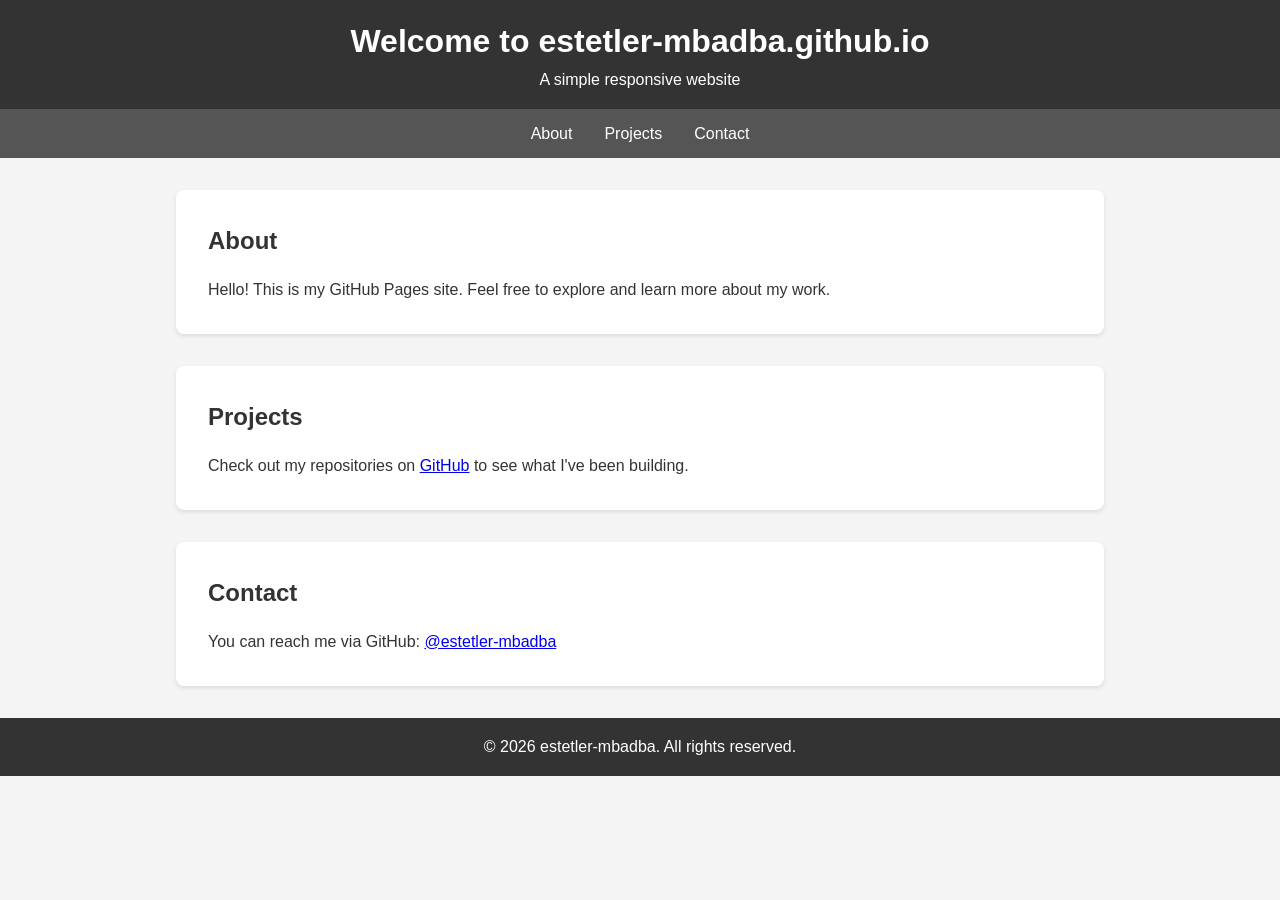
==== index.html @ 31b322c4 "Update index.html" ====
<!DOCTYPE html>
<html lang="en">
<head>
  <meta charset="UTF-8">
  <meta name="viewport" content="width=device-width, initial-scale=1.0">
  <title>estetler-mbadba</title>
  <style>
    * {
      box-sizing: border-box;
      margin: 0;
      padding: 0;
    }
    body {
      font-family: Arial, sans-serif;
      line-height: 1.6;
      color: #333;
      background: #f4f4f4;
    }
    header {
      background: #333;
      color: #fff;
      padding: 1rem;
      text-align: center;
    }
    nav {
      display: flex;
      justify-content: center;
      background: #555;
      flex-wrap: wrap;
    }
    nav a {
      color: #fff;
      padding: 0.75rem 1rem;
      text-decoration: none;
    }
    nav a:hover {
      background: #777;
    }
    main {
      max-width: 960px;
      margin: 2rem auto;
      padding: 0 1rem;
    }
    section {
      background: #fff;
      border-radius: 8px;
      padding: 2rem;
      margin-bottom: 2rem;
      box-shadow: 0 2px 4px rgba(0,0,0,0.1);
    }
    h2 {
      margin-bottom: 1rem;
      color: #333;
    }
    footer {
      text-align: center;
      padding: 1rem;
      background: #333;
      color: #fff;
    }
    @media (max-width: 600px) {
      nav a {
        flex: 1 1 50%;
        text-align: center;
      }
    }
  </style>
</head>
<body>
  <header>
    <h1>Welcome to estetler-mbadba.github.io</h1>
    <p>A simple responsive website</p>
  </header>
  <nav>
    <a href="#about">About</a>
    <a href="#projects">Projects</a>
    <a href="#contact">Contact</a>
  </nav>
  <main>
    <section id="about">
      <h2>About</h2>
      <p>Hello! This is my GitHub Pages site. Feel free to explore and learn more about my work.</p>
    </section>
    <section id="projects">
      <h2>Projects</h2>
      <p>Check out my repositories on <a href="https://github.com/estetler-mbadba">GitHub</a> to see what I've been building.</p>
    </section>
    <section id="contact">
      <h2>Contact</h2>
      <p>You can reach me via GitHub: <a href="https://github.com/estetler-mbadba">@estetler-mbadba</a></p>
    </section>
  </main>
  <footer>
    <p>&copy; 2026 estetler-mbadba. All rights reserved.</p>
  </footer>
</body>
</html>
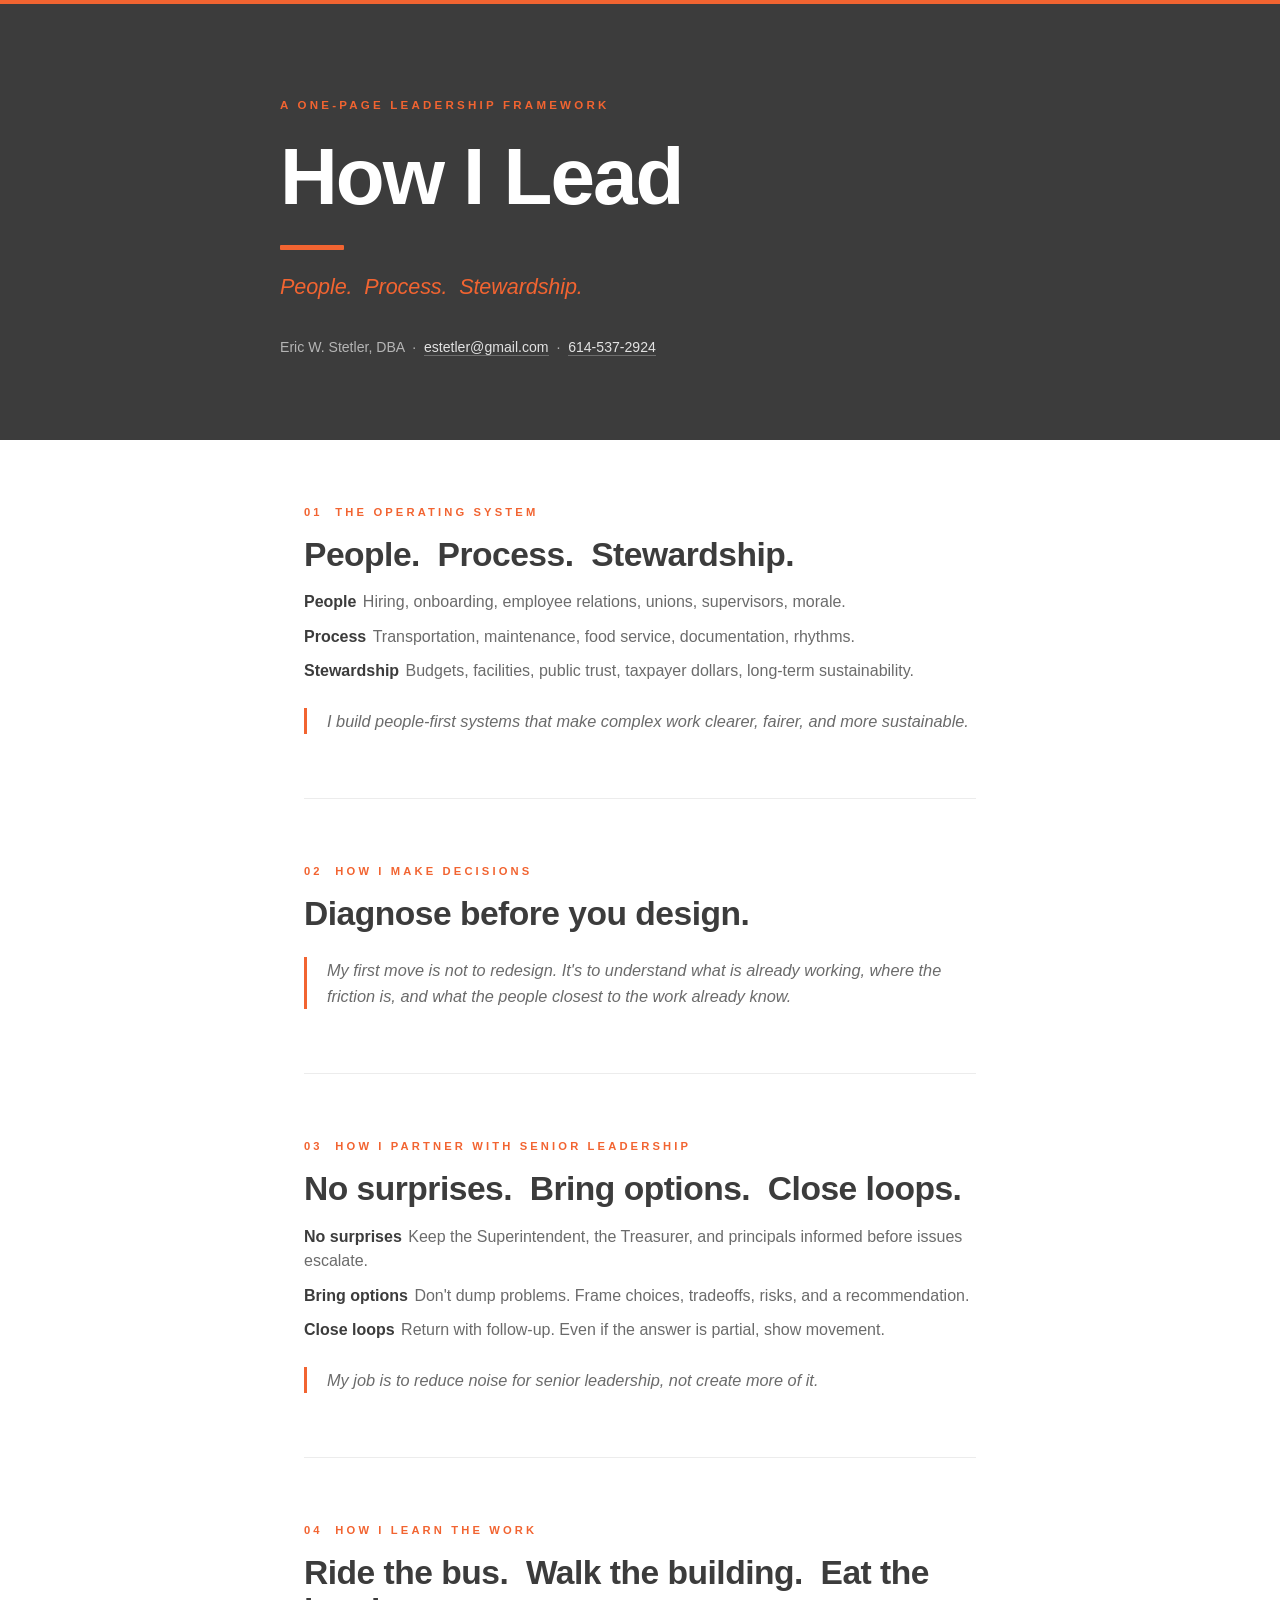
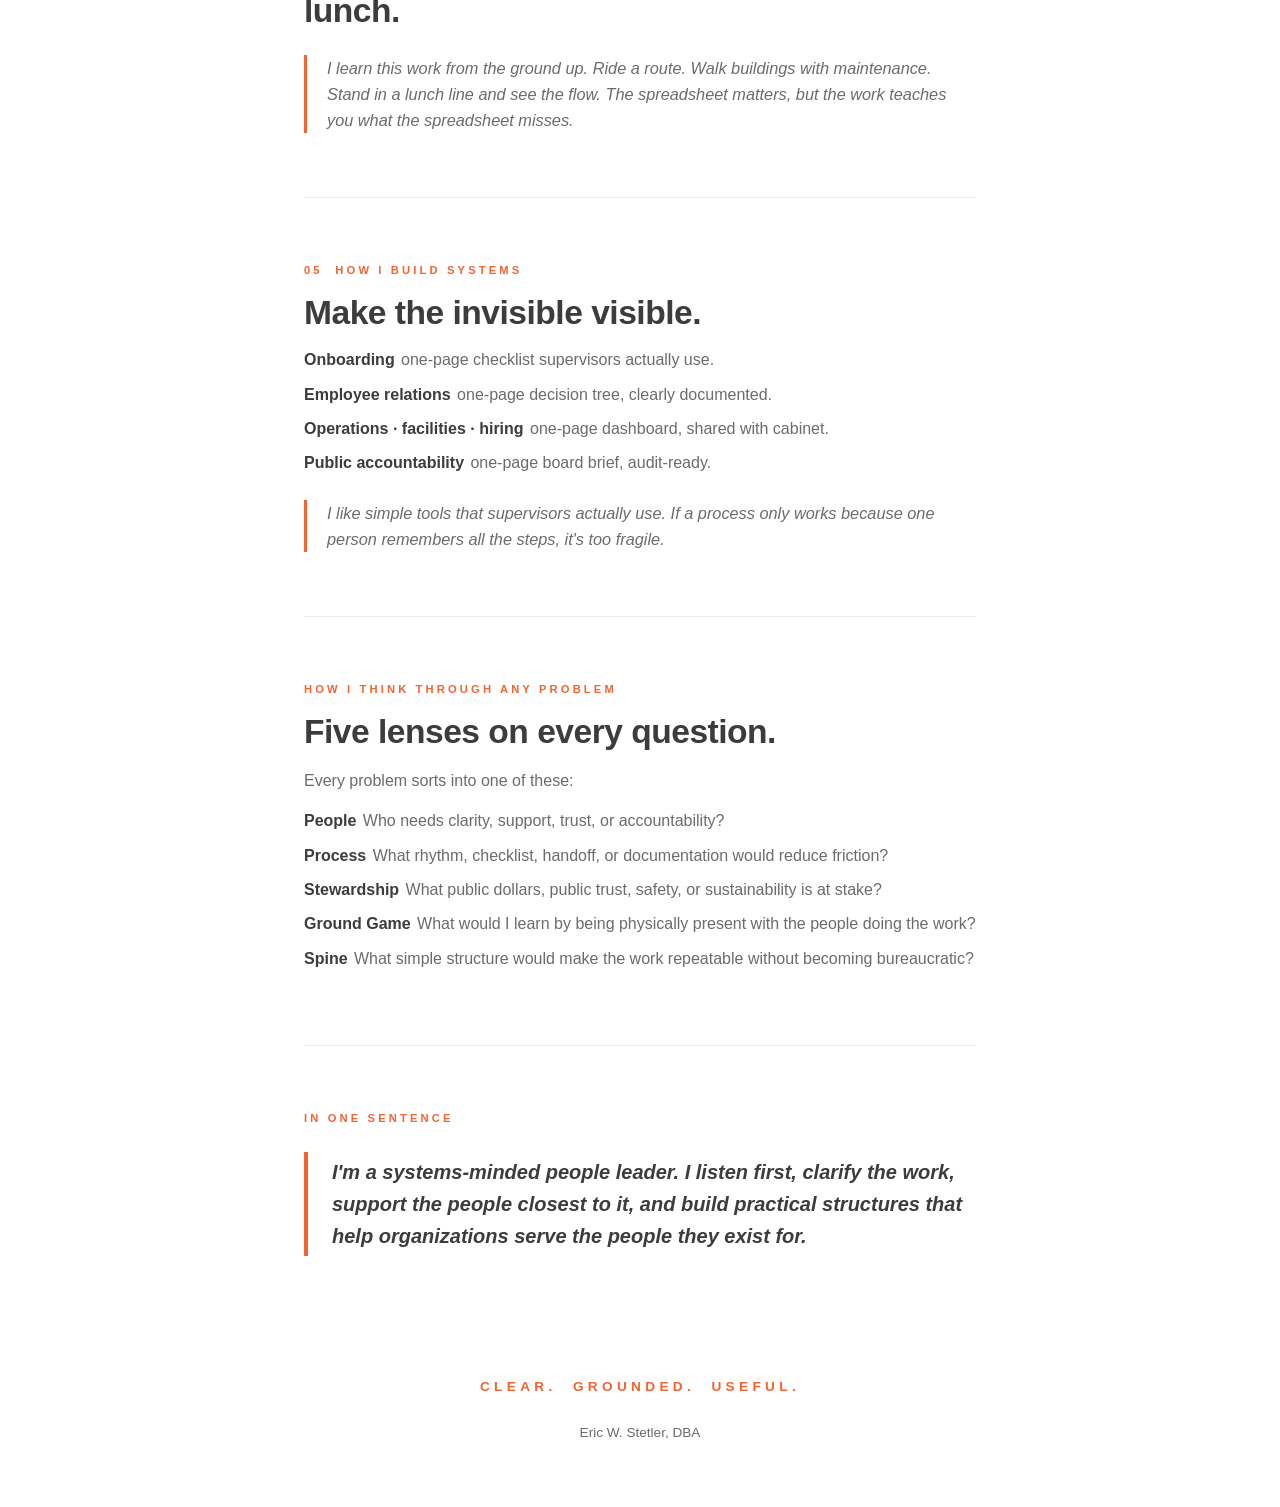
==== commit e6df3d15: "Add files via upload" ====
--- a/index.html
+++ b/index.html
@@ -3,95 +3,340 @@
 <head>
   <meta charset="UTF-8">
   <meta name="viewport" content="width=device-width, initial-scale=1.0">
-  <title>estetler-mbadba</title>
+  <meta name="theme-color" content="#3C3C3C">
+  <title>How I Lead — Eric W. Stetler</title>
+  <meta name="description" content="A one-page leadership framework. People. Process. Stewardship.">
+
+  <meta property="og:title" content="How I Lead — Eric W. Stetler">
+  <meta property="og:description" content="A one-page leadership framework. People. Process. Stewardship.">
+  <meta property="og:type" content="website">
+  <meta name="twitter:card" content="summary_large_image">
+  <meta name="twitter:title" content="How I Lead — Eric W. Stetler">
+  <meta name="twitter:description" content="A one-page leadership framework. People. Process. Stewardship.">
+
+  <link rel="icon" href="data:image/svg+xml,%3Csvg xmlns='http://www.w3.org/2000/svg' viewBox='0 0 32 32'%3E%3Crect width='32' height='32' fill='%23F26431'/%3E%3C/svg%3E">
+
   <style>
-    * {
-      box-sizing: border-box;
+    :root {
+      --orange: #F26431;
+      --orange-deep: #D94E1F;
+      --charcoal: #3C3C3C;
+      --ink: #2A2A2A;
+      --muted: #6B6B6B;
+      --soft: #9A9A9A;
+      --bg: #FFFFFF;
+      --bg-dark: #3C3C3C;
+      --border: #ECECEC;
+    }
+
+    *, *::before, *::after { box-sizing: border-box; }
+
+    html {
+      scroll-behavior: smooth;
+      -webkit-text-size-adjust: 100%;
+    }
+
+    body {
       margin: 0;
-      padding: 0;
-    }
-    body {
-      font-family: Arial, sans-serif;
+      font-family: -apple-system, BlinkMacSystemFont, "Segoe UI", Roboto,
+                   "Helvetica Neue", Arial, sans-serif;
+      font-size: 17px;
       line-height: 1.6;
-      color: #333;
-      background: #f4f4f4;
-    }
-    header {
-      background: #333;
-      color: #fff;
-      padding: 1rem;
+      color: var(--ink);
+      background: var(--bg);
+      -webkit-font-smoothing: antialiased;
+      -moz-osx-font-smoothing: grayscale;
+      text-rendering: optimizeLegibility;
+    }
+
+    /* HERO ------------------------------------------------- */
+    .hero {
+      background: var(--bg-dark);
+      color: #FFFFFF;
+      padding: clamp(3.5rem, 11vw, 6rem) 1.5rem clamp(3rem, 8vw, 5rem);
+      position: relative;
+      overflow: hidden;
+    }
+    .hero::before {
+      content: "";
+      position: absolute;
+      top: 0; left: 0;
+      width: 100%; height: 4px;
+      background: var(--orange);
+    }
+    .hero-inner {
+      max-width: 720px;
+      margin: 0 auto;
+    }
+    .hero-eyebrow {
+      color: var(--orange);
+      font-size: 0.72rem;
+      letter-spacing: 0.28em;
+      font-weight: 700;
+      text-transform: uppercase;
+      margin: 0 0 1.5rem 0;
+    }
+    .hero h1 {
+      margin: 0;
+      font-size: clamp(2.6rem, 11vw, 5rem);
+      font-weight: 800;
+      letter-spacing: -0.025em;
+      line-height: 0.98;
+    }
+    .accent-bar {
+      width: 64px;
+      height: 5px;
+      background: var(--orange);
+      margin: 1.75rem 0 1.25rem;
+      border-radius: 1px;
+    }
+    .hero .subtitle {
+      color: var(--orange);
+      font-size: clamp(1.1rem, 2.8vw, 1.35rem);
+      font-style: italic;
+      margin: 0 0 2rem 0;
+      font-weight: 500;
+      letter-spacing: -0.005em;
+    }
+    .hero .contact {
+      color: rgba(255,255,255,0.62);
+      font-size: 0.88rem;
+      margin: 0;
+      line-height: 1.7;
+    }
+    .hero .contact a {
+      color: rgba(255,255,255,0.85);
+      text-decoration: none;
+      border-bottom: 1px solid rgba(255,255,255,0.25);
+      transition: border-color 0.2s ease;
+    }
+    .hero .contact a:hover,
+    .hero .contact a:focus {
+      border-bottom-color: var(--orange);
+      color: #FFFFFF;
+    }
+
+    /* CONTAINER -------------------------------------------- */
+    main {
+      max-width: 720px;
+      margin: 0 auto;
+      padding: 0 1.5rem;
+    }
+
+    section {
+      padding: clamp(2.5rem, 8vw, 4rem) 0;
+      border-bottom: 1px solid var(--border);
+    }
+    section:last-of-type {
+      border-bottom: none;
+    }
+
+    .eyebrow {
+      color: var(--orange);
+      font-size: 0.7rem;
+      letter-spacing: 0.28em;
+      font-weight: 700;
+      text-transform: uppercase;
+      margin: 0 0 0.85rem 0;
+    }
+    .eyebrow .num {
+      color: var(--orange);
+      font-weight: 800;
+      margin-right: 0.4rem;
+    }
+
+    section h2 {
+      margin: 0 0 1rem 0;
+      font-size: clamp(1.55rem, 5.5vw, 2.1rem);
+      font-weight: 700;
+      letter-spacing: -0.015em;
+      line-height: 1.15;
+      color: var(--charcoal);
+    }
+
+    .row {
+      margin: 0.6rem 0;
+      font-size: 1rem;
+      line-height: 1.55;
+    }
+    .row strong {
+      color: var(--charcoal);
+      font-weight: 700;
+      margin-right: 0.4rem;
+    }
+    .row .desc {
+      color: var(--muted);
+    }
+
+    .preamble {
+      color: var(--muted);
+      margin: 0 0 1rem;
+      font-size: 1rem;
+    }
+
+    blockquote {
+      margin: 1.5rem 0 0 0;
+      padding: 0 0 0 1.25rem;
+      border-left: 3px solid var(--orange);
+      color: var(--muted);
+      font-style: italic;
+      font-size: 1.02rem;
+      line-height: 1.6;
+    }
+
+    .in-one-sentence blockquote {
+      font-size: clamp(1.1rem, 3vw, 1.25rem);
+      color: var(--charcoal);
+      font-weight: 600;
+      font-style: italic;
+      border-left-width: 4px;
+      padding: 0.25rem 0 0.25rem 1.5rem;
+    }
+
+    /* FOOTER ----------------------------------------------- */
+    footer {
+      padding: 3.5rem 1.5rem 4rem;
       text-align: center;
     }
-    nav {
-      display: flex;
-      justify-content: center;
-      background: #555;
-      flex-wrap: wrap;
-    }
-    nav a {
-      color: #fff;
-      padding: 0.75rem 1rem;
+    footer .mantra {
+      color: var(--orange);
+      font-weight: 700;
+      letter-spacing: 0.32em;
+      font-size: 0.85rem;
+      text-transform: uppercase;
+      margin: 0 0 1.5rem;
+    }
+    footer .signature {
+      color: var(--soft);
+      font-size: 0.85rem;
+      margin: 0;
+    }
+    footer .signature a {
+      color: var(--muted);
       text-decoration: none;
-    }
-    nav a:hover {
-      background: #777;
-    }
-    main {
-      max-width: 960px;
-      margin: 2rem auto;
-      padding: 0 1rem;
-    }
-    section {
-      background: #fff;
-      border-radius: 8px;
-      padding: 2rem;
-      margin-bottom: 2rem;
-      box-shadow: 0 2px 4px rgba(0,0,0,0.1);
-    }
-    h2 {
-      margin-bottom: 1rem;
-      color: #333;
-    }
-    footer {
-      text-align: center;
-      padding: 1rem;
-      background: #333;
-      color: #fff;
-    }
-    @media (max-width: 600px) {
-      nav a {
-        flex: 1 1 50%;
-        text-align: center;
+      border-bottom: 1px solid transparent;
+      transition: border-color 0.2s ease, color 0.2s ease;
+    }
+    footer .signature a:hover,
+    footer .signature a:focus {
+      color: var(--charcoal);
+      border-bottom-color: var(--orange);
+    }
+
+    /* PRINT ------------------------------------------------ */
+    @media print {
+      body { font-size: 10.5pt; color: var(--ink); background: #FFF; }
+      .hero {
+        background: #FFF;
+        color: var(--charcoal);
+        padding: 0 0 1rem;
+        border-bottom: 3px solid var(--orange);
       }
+      .hero::before { display: none; }
+      .hero h1 { font-size: 2rem; color: var(--charcoal); }
+      .hero .subtitle { color: var(--orange); margin-bottom: 0.5rem; }
+      .hero .contact, .hero .contact a {
+        color: var(--muted); border: none;
+      }
+      .accent-bar { display: none; }
+      section { padding: 0.7rem 0; page-break-inside: avoid; }
+      section h2 { font-size: 1.1rem; margin-bottom: 0.3rem; }
+      .row, .preamble { margin: 0.15rem 0; }
+      blockquote { margin-top: 0.4rem; color: var(--muted); }
+      footer { padding: 1rem 0; }
+      footer .mantra { color: var(--orange); }
+    }
+
+    /* SELECTION -------------------------------------------- */
+    ::selection {
+      background: var(--orange);
+      color: #FFFFFF;
     }
   </style>
 </head>
 <body>
-  <header>
-    <h1>Welcome to estetler-mbadba.github.io</h1>
-    <p>A simple responsive website</p>
+
+  <header class="hero">
+    <div class="hero-inner">
+      <p class="hero-eyebrow">A one-page leadership framework</p>
+      <h1>How I Lead</h1>
+      <div class="accent-bar" aria-hidden="true"></div>
+      <p class="subtitle">People.&nbsp; Process.&nbsp; Stewardship.</p>
+      <p class="contact">
+        Eric W. Stetler, DBA &nbsp;·&nbsp;
+        <a href="mailto:estetler@gmail.com">estetler@gmail.com</a> &nbsp;·&nbsp;
+        <a href="tel:+16145372924">614-537-2924</a>
+      </p>
+    </div>
   </header>
-  <nav>
-    <a href="#about">About</a>
-    <a href="#projects">Projects</a>
-    <a href="#contact">Contact</a>
-  </nav>
+
   <main>
-    <section id="about">
-      <h2>About</h2>
-      <p>Hello! This is my GitHub Pages site. Feel free to explore and learn more about my work.</p>
-    </section>
-    <section id="projects">
-      <h2>Projects</h2>
-      <p>Check out my repositories on <a href="https://github.com/estetler-mbadba">GitHub</a> to see what I've been building.</p>
-    </section>
-    <section id="contact">
-      <h2>Contact</h2>
-      <p>You can reach me via GitHub: <a href="https://github.com/estetler-mbadba">@estetler-mbadba</a></p>
-    </section>
+
+    <section aria-labelledby="s1">
+      <p class="eyebrow"><span class="num">01</span> The Operating System</p>
+      <h2 id="s1">People.&nbsp; Process.&nbsp; Stewardship.</h2>
+      <p class="row"><strong>People</strong><span class="desc">Hiring, onboarding, employee relations, unions, supervisors, morale.</span></p>
+      <p class="row"><strong>Process</strong><span class="desc">Transportation, maintenance, food service, documentation, rhythms.</span></p>
+      <p class="row"><strong>Stewardship</strong><span class="desc">Budgets, facilities, public trust, taxpayer dollars, long-term sustainability.</span></p>
+      <blockquote>I build people-first systems that make complex work clearer, fairer, and more sustainable.</blockquote>
+    </section>
+
+    <section aria-labelledby="s2">
+      <p class="eyebrow"><span class="num">02</span> How I Make Decisions</p>
+      <h2 id="s2">Diagnose before you design.</h2>
+      <blockquote>My first move is not to redesign. It's to understand what is already working, where the friction is, and what the people closest to the work already know.</blockquote>
+    </section>
+
+    <section aria-labelledby="s3">
+      <p class="eyebrow"><span class="num">03</span> How I Partner with Senior Leadership</p>
+      <h2 id="s3">No surprises.&nbsp; Bring options.&nbsp; Close loops.</h2>
+      <p class="row"><strong>No surprises</strong><span class="desc">Keep the Superintendent, the Treasurer, and principals informed before issues escalate.</span></p>
+      <p class="row"><strong>Bring options</strong><span class="desc">Don't dump problems. Frame choices, tradeoffs, risks, and a recommendation.</span></p>
+      <p class="row"><strong>Close loops</strong><span class="desc">Return with follow-up. Even if the answer is partial, show movement.</span></p>
+      <blockquote>My job is to reduce noise for senior leadership, not create more of it.</blockquote>
+    </section>
+
+    <section aria-labelledby="s4">
+      <p class="eyebrow"><span class="num">04</span> How I Learn the Work</p>
+      <h2 id="s4">Ride the bus.&nbsp; Walk the building.&nbsp; Eat the lunch.</h2>
+      <blockquote>I learn this work from the ground up. Ride a route. Walk buildings with maintenance. Stand in a lunch line and see the flow. The spreadsheet matters, but the work teaches you what the spreadsheet misses.</blockquote>
+    </section>
+
+    <section aria-labelledby="s5">
+      <p class="eyebrow"><span class="num">05</span> How I Build Systems</p>
+      <h2 id="s5">Make the invisible visible.</h2>
+      <p class="row"><strong>Onboarding</strong><span class="desc">one-page checklist supervisors actually use.</span></p>
+      <p class="row"><strong>Employee relations</strong><span class="desc">one-page decision tree, clearly documented.</span></p>
+      <p class="row"><strong>Operations · facilities · hiring</strong><span class="desc">one-page dashboard, shared with cabinet.</span></p>
+      <p class="row"><strong>Public accountability</strong><span class="desc">one-page board brief, audit-ready.</span></p>
+      <blockquote>I like simple tools that supervisors actually use. If a process only works because one person remembers all the steps, it's too fragile.</blockquote>
+    </section>
+
+    <section aria-labelledby="lenses">
+      <p class="eyebrow">How I Think Through Any Problem</p>
+      <h2 id="lenses">Five lenses on every question.</h2>
+      <p class="preamble">Every problem sorts into one of these:</p>
+      <p class="row"><strong>People</strong><span class="desc">Who needs clarity, support, trust, or accountability?</span></p>
+      <p class="row"><strong>Process</strong><span class="desc">What rhythm, checklist, handoff, or documentation would reduce friction?</span></p>
+      <p class="row"><strong>Stewardship</strong><span class="desc">What public dollars, public trust, safety, or sustainability is at stake?</span></p>
+      <p class="row"><strong>Ground Game</strong><span class="desc">What would I learn by being physically present with the people doing the work?</span></p>
+      <p class="row"><strong>Spine</strong><span class="desc">What simple structure would make the work repeatable without becoming bureaucratic?</span></p>
+    </section>
+
+    <section class="in-one-sentence" aria-labelledby="onesentence">
+      <p class="eyebrow">In One Sentence</p>
+      <h2 id="onesentence" class="visually-hidden" style="position:absolute;left:-9999px;">Summary</h2>
+      <blockquote>I'm a systems-minded people leader. I listen first, clarify the work, support the people closest to it, and build practical structures that help organizations serve the people they exist for.</blockquote>
+    </section>
+
   </main>
+
   <footer>
-    <p>&copy; 2026 estetler-mbadba. All rights reserved.</p>
+    <p class="mantra">Clear.&nbsp; Grounded.&nbsp; Useful.</p>
+    <p class="signature">
+      <a href="mailto:estetler@gmail.com">Eric W. Stetler, DBA</a>
+    </p>
   </footer>
+
 </body>
 </html>
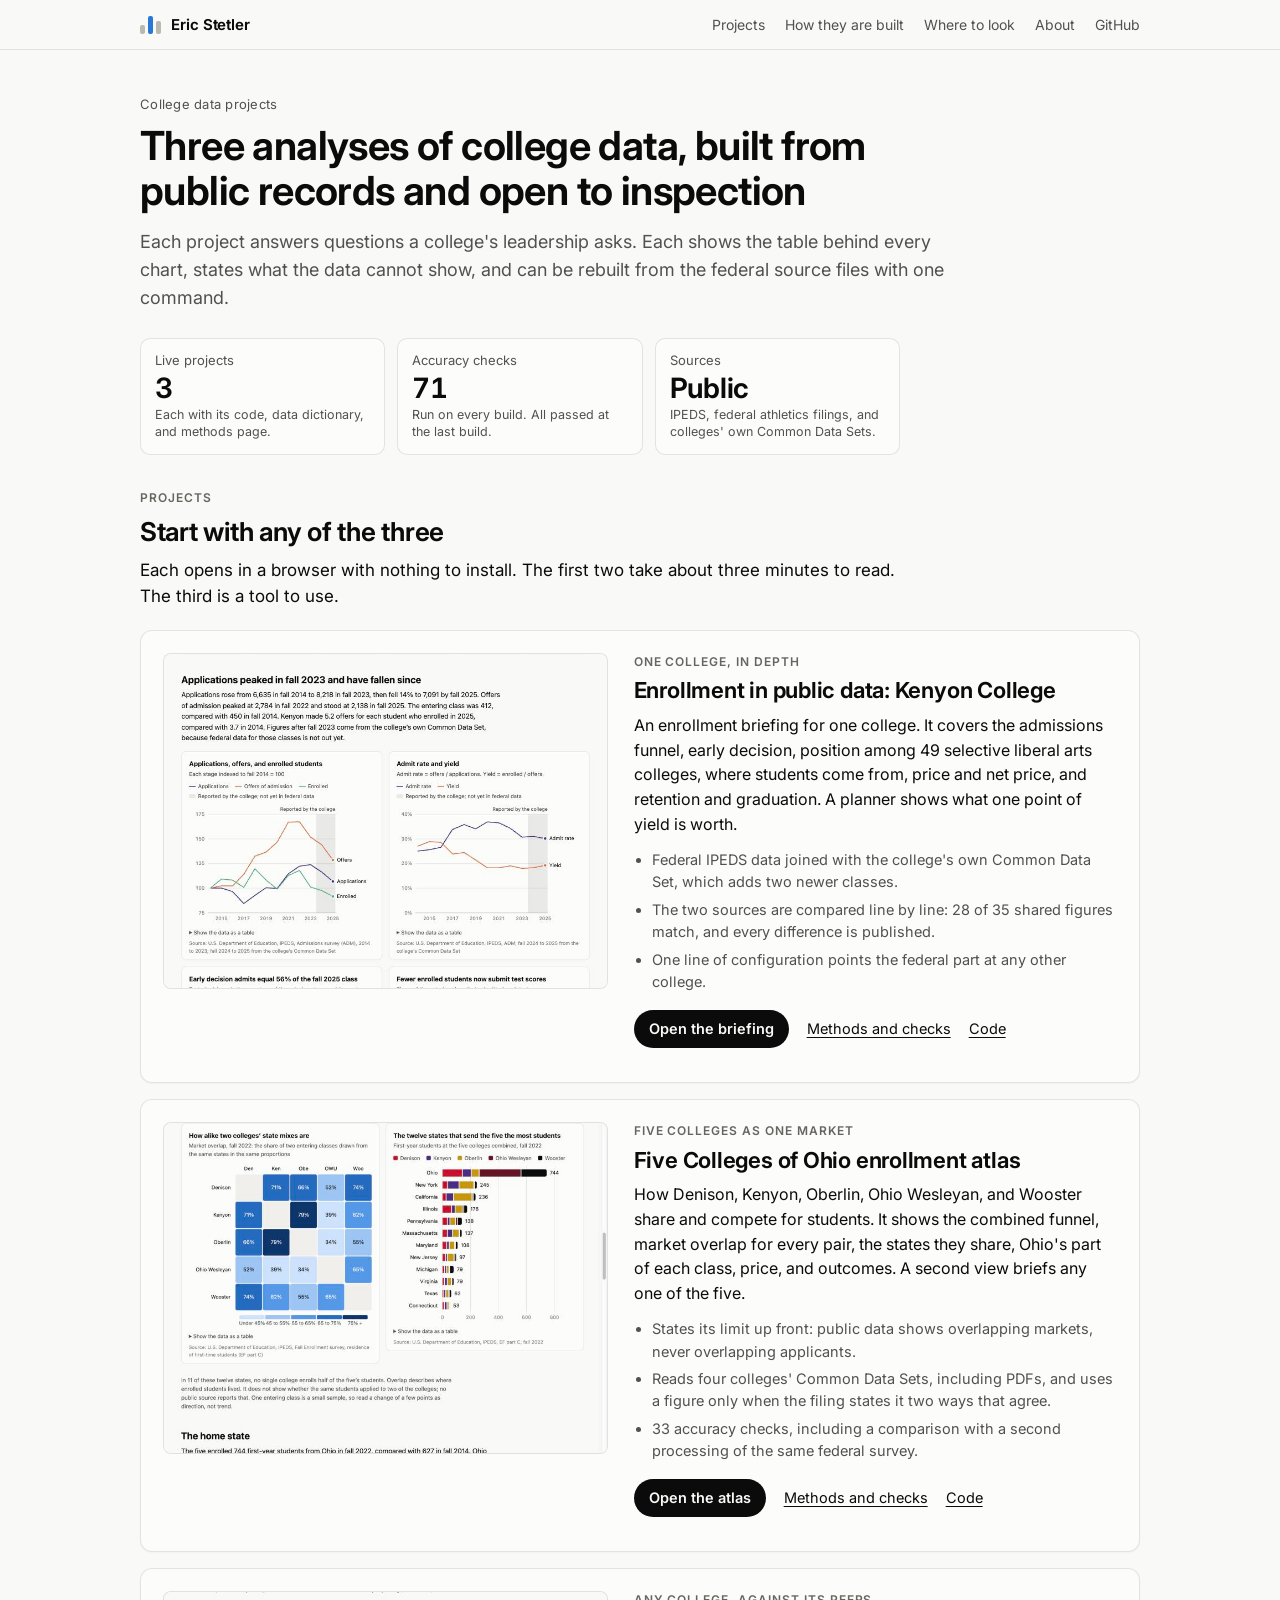
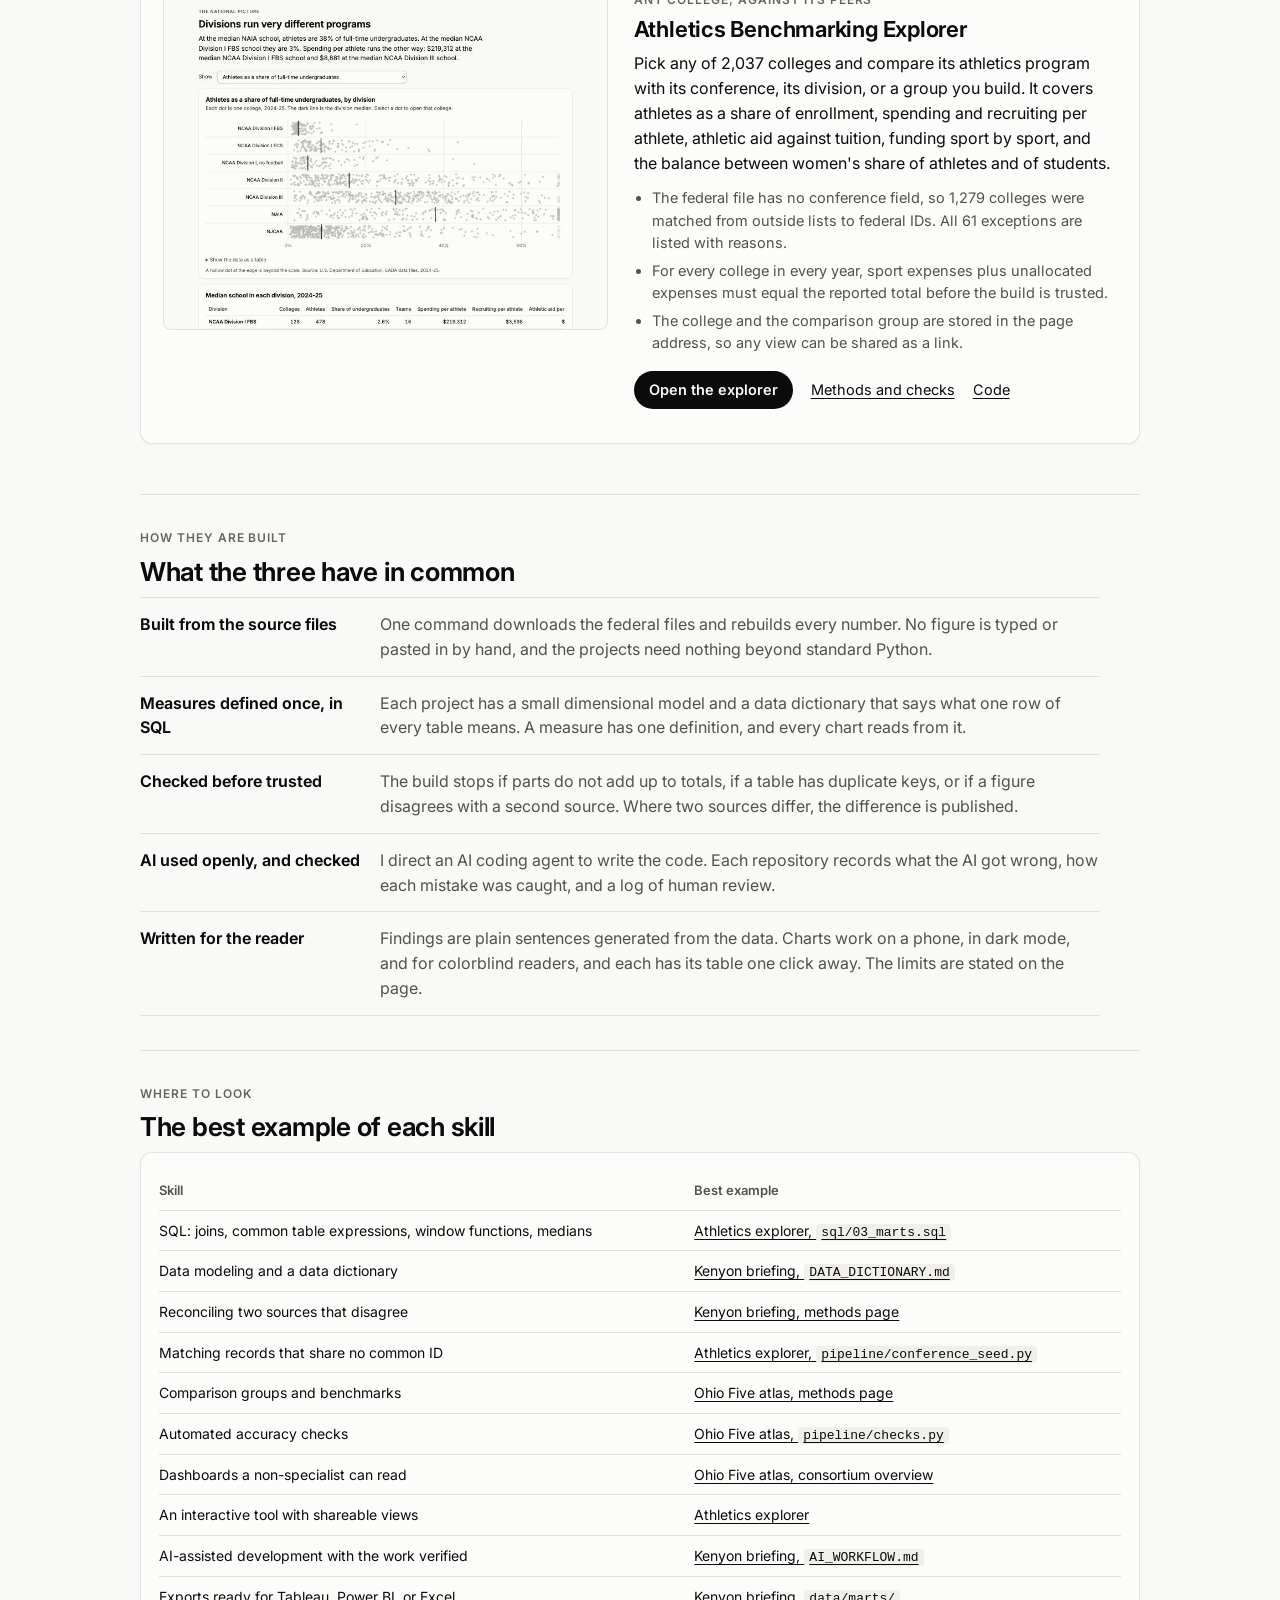
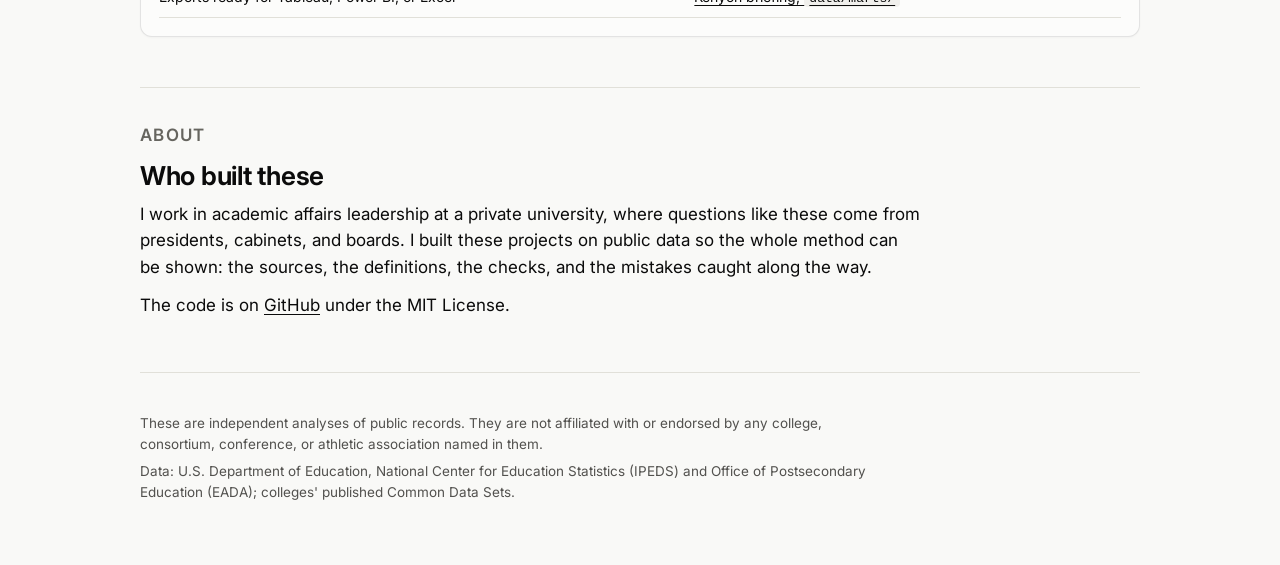
==== commit b4b4fec3: "Add the home page One page that presents the three public-data projects: what each answers, what the" ====
--- a/index.html
+++ b/index.html
@@ -1,342 +1,145 @@
-<!DOCTYPE html>
+<!doctype html>
 <html lang="en">
 <head>
-  <meta charset="UTF-8">
-  <meta name="viewport" content="width=device-width, initial-scale=1.0">
-  <meta name="theme-color" content="#3C3C3C">
-  <title>How I Lead — Eric W. Stetler</title>
-  <meta name="description" content="A one-page leadership framework. People. Process. Stewardship.">
-
-  <meta property="og:title" content="How I Lead — Eric W. Stetler">
-  <meta property="og:description" content="A one-page leadership framework. People. Process. Stewardship.">
-  <meta property="og:type" content="website">
-  <meta name="twitter:card" content="summary_large_image">
-  <meta name="twitter:title" content="How I Lead — Eric W. Stetler">
-  <meta name="twitter:description" content="A one-page leadership framework. People. Process. Stewardship.">
-
-  <link rel="icon" href="data:image/svg+xml,%3Csvg xmlns='http://www.w3.org/2000/svg' viewBox='0 0 32 32'%3E%3Crect width='32' height='32' fill='%23F26431'/%3E%3C/svg%3E">
-
-  <style>
-    :root {
-      --orange: #F26431;
-      --orange-deep: #D94E1F;
-      --charcoal: #3C3C3C;
-      --ink: #2A2A2A;
-      --muted: #6B6B6B;
-      --soft: #9A9A9A;
-      --bg: #FFFFFF;
-      --bg-dark: #3C3C3C;
-      --border: #ECECEC;
-    }
-
-    *, *::before, *::after { box-sizing: border-box; }
-
-    html {
-      scroll-behavior: smooth;
-      -webkit-text-size-adjust: 100%;
-    }
-
-    body {
-      margin: 0;
-      font-family: -apple-system, BlinkMacSystemFont, "Segoe UI", Roboto,
-                   "Helvetica Neue", Arial, sans-serif;
-      font-size: 17px;
-      line-height: 1.6;
-      color: var(--ink);
-      background: var(--bg);
-      -webkit-font-smoothing: antialiased;
-      -moz-osx-font-smoothing: grayscale;
-      text-rendering: optimizeLegibility;
-    }
-
-    /* HERO ------------------------------------------------- */
-    .hero {
-      background: var(--bg-dark);
-      color: #FFFFFF;
-      padding: clamp(3.5rem, 11vw, 6rem) 1.5rem clamp(3rem, 8vw, 5rem);
-      position: relative;
-      overflow: hidden;
-    }
-    .hero::before {
-      content: "";
-      position: absolute;
-      top: 0; left: 0;
-      width: 100%; height: 4px;
-      background: var(--orange);
-    }
-    .hero-inner {
-      max-width: 720px;
-      margin: 0 auto;
-    }
-    .hero-eyebrow {
-      color: var(--orange);
-      font-size: 0.72rem;
-      letter-spacing: 0.28em;
-      font-weight: 700;
-      text-transform: uppercase;
-      margin: 0 0 1.5rem 0;
-    }
-    .hero h1 {
-      margin: 0;
-      font-size: clamp(2.6rem, 11vw, 5rem);
-      font-weight: 800;
-      letter-spacing: -0.025em;
-      line-height: 0.98;
-    }
-    .accent-bar {
-      width: 64px;
-      height: 5px;
-      background: var(--orange);
-      margin: 1.75rem 0 1.25rem;
-      border-radius: 1px;
-    }
-    .hero .subtitle {
-      color: var(--orange);
-      font-size: clamp(1.1rem, 2.8vw, 1.35rem);
-      font-style: italic;
-      margin: 0 0 2rem 0;
-      font-weight: 500;
-      letter-spacing: -0.005em;
-    }
-    .hero .contact {
-      color: rgba(255,255,255,0.62);
-      font-size: 0.88rem;
-      margin: 0;
-      line-height: 1.7;
-    }
-    .hero .contact a {
-      color: rgba(255,255,255,0.85);
-      text-decoration: none;
-      border-bottom: 1px solid rgba(255,255,255,0.25);
-      transition: border-color 0.2s ease;
-    }
-    .hero .contact a:hover,
-    .hero .contact a:focus {
-      border-bottom-color: var(--orange);
-      color: #FFFFFF;
-    }
-
-    /* CONTAINER -------------------------------------------- */
-    main {
-      max-width: 720px;
-      margin: 0 auto;
-      padding: 0 1.5rem;
-    }
-
-    section {
-      padding: clamp(2.5rem, 8vw, 4rem) 0;
-      border-bottom: 1px solid var(--border);
-    }
-    section:last-of-type {
-      border-bottom: none;
-    }
-
-    .eyebrow {
-      color: var(--orange);
-      font-size: 0.7rem;
-      letter-spacing: 0.28em;
-      font-weight: 700;
-      text-transform: uppercase;
-      margin: 0 0 0.85rem 0;
-    }
-    .eyebrow .num {
-      color: var(--orange);
-      font-weight: 800;
-      margin-right: 0.4rem;
-    }
-
-    section h2 {
-      margin: 0 0 1rem 0;
-      font-size: clamp(1.55rem, 5.5vw, 2.1rem);
-      font-weight: 700;
-      letter-spacing: -0.015em;
-      line-height: 1.15;
-      color: var(--charcoal);
-    }
-
-    .row {
-      margin: 0.6rem 0;
-      font-size: 1rem;
-      line-height: 1.55;
-    }
-    .row strong {
-      color: var(--charcoal);
-      font-weight: 700;
-      margin-right: 0.4rem;
-    }
-    .row .desc {
-      color: var(--muted);
-    }
-
-    .preamble {
-      color: var(--muted);
-      margin: 0 0 1rem;
-      font-size: 1rem;
-    }
-
-    blockquote {
-      margin: 1.5rem 0 0 0;
-      padding: 0 0 0 1.25rem;
-      border-left: 3px solid var(--orange);
-      color: var(--muted);
-      font-style: italic;
-      font-size: 1.02rem;
-      line-height: 1.6;
-    }
-
-    .in-one-sentence blockquote {
-      font-size: clamp(1.1rem, 3vw, 1.25rem);
-      color: var(--charcoal);
-      font-weight: 600;
-      font-style: italic;
-      border-left-width: 4px;
-      padding: 0.25rem 0 0.25rem 1.5rem;
-    }
-
-    /* FOOTER ----------------------------------------------- */
-    footer {
-      padding: 3.5rem 1.5rem 4rem;
-      text-align: center;
-    }
-    footer .mantra {
-      color: var(--orange);
-      font-weight: 700;
-      letter-spacing: 0.32em;
-      font-size: 0.85rem;
-      text-transform: uppercase;
-      margin: 0 0 1.5rem;
-    }
-    footer .signature {
-      color: var(--soft);
-      font-size: 0.85rem;
-      margin: 0;
-    }
-    footer .signature a {
-      color: var(--muted);
-      text-decoration: none;
-      border-bottom: 1px solid transparent;
-      transition: border-color 0.2s ease, color 0.2s ease;
-    }
-    footer .signature a:hover,
-    footer .signature a:focus {
-      color: var(--charcoal);
-      border-bottom-color: var(--orange);
-    }
-
-    /* PRINT ------------------------------------------------ */
-    @media print {
-      body { font-size: 10.5pt; color: var(--ink); background: #FFF; }
-      .hero {
-        background: #FFF;
-        color: var(--charcoal);
-        padding: 0 0 1rem;
-        border-bottom: 3px solid var(--orange);
-      }
-      .hero::before { display: none; }
-      .hero h1 { font-size: 2rem; color: var(--charcoal); }
-      .hero .subtitle { color: var(--orange); margin-bottom: 0.5rem; }
-      .hero .contact, .hero .contact a {
-        color: var(--muted); border: none;
-      }
-      .accent-bar { display: none; }
-      section { padding: 0.7rem 0; page-break-inside: avoid; }
-      section h2 { font-size: 1.1rem; margin-bottom: 0.3rem; }
-      .row, .preamble { margin: 0.15rem 0; }
-      blockquote { margin-top: 0.4rem; color: var(--muted); }
-      footer { padding: 1rem 0; }
-      footer .mantra { color: var(--orange); }
-    }
-
-    /* SELECTION -------------------------------------------- */
-    ::selection {
-      background: var(--orange);
-      color: #FFFFFF;
-    }
-  </style>
+<meta charset="utf-8">
+<meta name="viewport" content="width=device-width, initial-scale=1">
+<title>Eric Stetler · College data projects</title>
+<meta name="description" content="Three analyses of college data, built from public federal records with SQL and an AI coding agent. Each is live, open source, and checked against outside sources.">
+<link rel="preconnect" href="https://fonts.googleapis.com">
+<link rel="preconnect" href="https://fonts.gstatic.com" crossorigin>
+<link rel="stylesheet" href="https://fonts.googleapis.com/css2?family=Inter:wght@400..700&display=swap">
+<link rel="stylesheet" href="css/style.css">
 </head>
 <body>
+<div class="mast">
+  <div class="wrap mast-in">
+    <a class="brand" href="./"><span class="mark" aria-hidden="true"><i></i><i></i><i></i></span><span>Eric Stetler</span></a>
+    <nav aria-label="Sections of this page">
+      <a href="#projects">Projects</a>
+      <a href="#method">How they are built</a>
+      <a href="#skills">Where to look</a>
+      <a href="#about">About</a>
+      <a href="https://github.com/estetler-mbadba">GitHub</a>
+    </nav>
+  </div>
+</div>
 
-  <header class="hero">
-    <div class="hero-inner">
-      <p class="hero-eyebrow">A one-page leadership framework</p>
-      <h1>How I Lead</h1>
-      <div class="accent-bar" aria-hidden="true"></div>
-      <p class="subtitle">People.&nbsp; Process.&nbsp; Stewardship.</p>
-      <p class="contact">
-        Eric W. Stetler, DBA &nbsp;·&nbsp;
-        <a href="mailto:estetler@gmail.com">estetler@gmail.com</a> &nbsp;·&nbsp;
-        <a href="tel:+16145372924">614-537-2924</a>
-      </p>
+<div class="wrap">
+
+<header class="top">
+  <p class="eyebrow">College data projects</p>
+  <h1>Three analyses of college data, built from public records and open to inspection</h1>
+  <p class="deck">Each project answers questions a college's leadership asks. Each shows the table behind every chart, states what the data cannot show, and can be rebuilt from the federal source files with one command.</p>
+  <div class="tiles">
+    <div class="tile"><span class="label">Live projects</span><span class="value">3</span><span class="delta">Each with its code, data dictionary, and methods page.</span></div>
+    <div class="tile"><span class="label">Accuracy checks</span><span class="value">71</span><span class="delta">Run on every build. All passed at the last build.</span></div>
+    <div class="tile"><span class="label">Sources</span><span class="value">Public</span><span class="delta">IPEDS, federal athletics filings, and colleges' own Common Data Sets.</span></div>
+  </div>
+</header>
+
+<section id="projects">
+  <p class="kicker">Projects</p>
+  <h2>Start with any of the three</h2>
+  <p class="finding">Each opens in a browser with nothing to install. The first two take about three minutes to read. The third is a tool to use.</p>
+
+  <article class="card project">
+    <a class="shot" href="https://estetler-mbadba.github.io/kenyon-enrollment-insights/"><img src="img/kenyon-enrollment-insights.jpg" width="800" height="605" alt="The admissions funnel section of the Kenyon enrollment briefing" loading="lazy"></a>
+    <div>
+      <p class="kicker">One college, in depth</p>
+      <h3><a href="https://estetler-mbadba.github.io/kenyon-enrollment-insights/">Enrollment in public data: Kenyon College</a></h3>
+      <p>An enrollment briefing for one college. It covers the admissions funnel, early decision, position among 49 selective liberal arts colleges, where students come from, price and net price, and retention and graduation. A planner shows what one point of yield is worth.</p>
+      <ul>
+        <li>Federal IPEDS data joined with the college's own Common Data Set, which adds two newer classes.</li>
+        <li>The two sources are compared line by line: 28 of 35 shared figures match, and every difference is published.</li>
+        <li>One line of configuration points the federal part at any other college.</li>
+      </ul>
+      <p class="links"><a class="btn" href="https://estetler-mbadba.github.io/kenyon-enrollment-insights/">Open the briefing</a> <a href="https://estetler-mbadba.github.io/kenyon-enrollment-insights/methods.html">Methods and checks</a> <a href="https://github.com/estetler-mbadba/kenyon-enrollment-insights">Code</a></p>
     </div>
-  </header>
+  </article>
 
-  <main>
+  <article class="card project">
+    <a class="shot" href="https://estetler-mbadba.github.io/ohio-five-enrollment-atlas/"><img src="img/ohio-five-enrollment-atlas.jpg" width="800" height="596" alt="Market overlap between each pair of the Five Colleges of Ohio" loading="lazy"></a>
+    <div>
+      <p class="kicker">Five colleges as one market</p>
+      <h3><a href="https://estetler-mbadba.github.io/ohio-five-enrollment-atlas/">Five Colleges of Ohio enrollment atlas</a></h3>
+      <p>How Denison, Kenyon, Oberlin, Ohio Wesleyan, and Wooster share and compete for students. It shows the combined funnel, market overlap for every pair, the states they share, Ohio's part of each class, price, and outcomes. A second view briefs any one of the five.</p>
+      <ul>
+        <li>States its limit up front: public data shows overlapping markets, never overlapping applicants.</li>
+        <li>Reads four colleges' Common Data Sets, including PDFs, and uses a figure only when the filing states it two ways that agree.</li>
+        <li>33 accuracy checks, including a comparison with a second processing of the same federal survey.</li>
+      </ul>
+      <p class="links"><a class="btn" href="https://estetler-mbadba.github.io/ohio-five-enrollment-atlas/">Open the atlas</a> <a href="https://estetler-mbadba.github.io/ohio-five-enrollment-atlas/methods.html">Methods and checks</a> <a href="https://github.com/estetler-mbadba/ohio-five-enrollment-atlas">Code</a></p>
+    </div>
+  </article>
 
-    <section aria-labelledby="s1">
-      <p class="eyebrow"><span class="num">01</span> The Operating System</p>
-      <h2 id="s1">People.&nbsp; Process.&nbsp; Stewardship.</h2>
-      <p class="row"><strong>People</strong><span class="desc">Hiring, onboarding, employee relations, unions, supervisors, morale.</span></p>
-      <p class="row"><strong>Process</strong><span class="desc">Transportation, maintenance, food service, documentation, rhythms.</span></p>
-      <p class="row"><strong>Stewardship</strong><span class="desc">Budgets, facilities, public trust, taxpayer dollars, long-term sustainability.</span></p>
-      <blockquote>I build people-first systems that make complex work clearer, fairer, and more sustainable.</blockquote>
-    </section>
+  <article class="card project">
+    <a class="shot" href="https://estetler-mbadba.github.io/athletics-benchmarking-explorer/"><img src="img/athletics-benchmarking-explorer.jpg" width="800" height="608" alt="Athletes as a share of undergraduates by division, one dot per college" loading="lazy"></a>
+    <div>
+      <p class="kicker">Any college, against its peers</p>
+      <h3><a href="https://estetler-mbadba.github.io/athletics-benchmarking-explorer/">Athletics Benchmarking Explorer</a></h3>
+      <p>Pick any of 2,037 colleges and compare its athletics program with its conference, its division, or a group you build. It covers athletes as a share of enrollment, spending and recruiting per athlete, athletic aid against tuition, funding sport by sport, and the balance between women's share of athletes and of students.</p>
+      <ul>
+        <li>The federal file has no conference field, so 1,279 colleges were matched from outside lists to federal IDs. All 61 exceptions are listed with reasons.</li>
+        <li>For every college in every year, sport expenses plus unallocated expenses must equal the reported total before the build is trusted.</li>
+        <li>The college and the comparison group are stored in the page address, so any view can be shared as a link.</li>
+      </ul>
+      <p class="links"><a class="btn" href="https://estetler-mbadba.github.io/athletics-benchmarking-explorer/">Open the explorer</a> <a href="https://estetler-mbadba.github.io/athletics-benchmarking-explorer/methods.html">Methods and checks</a> <a href="https://github.com/estetler-mbadba/athletics-benchmarking-explorer">Code</a></p>
+    </div>
+  </article>
+</section>
 
-    <section aria-labelledby="s2">
-      <p class="eyebrow"><span class="num">02</span> How I Make Decisions</p>
-      <h2 id="s2">Diagnose before you design.</h2>
-      <blockquote>My first move is not to redesign. It's to understand what is already working, where the friction is, and what the people closest to the work already know.</blockquote>
-    </section>
+<section id="method">
+  <p class="kicker">How they are built</p>
+  <h2>What the three have in common</h2>
+  <dl class="how">
+    <dt>Built from the source files</dt>
+    <dd>One command downloads the federal files and rebuilds every number. No figure is typed or pasted in by hand, and the projects need nothing beyond standard Python.</dd>
+    <dt>Measures defined once, in SQL</dt>
+    <dd>Each project has a small dimensional model and a data dictionary that says what one row of every table means. A measure has one definition, and every chart reads from it.</dd>
+    <dt>Checked before trusted</dt>
+    <dd>The build stops if parts do not add up to totals, if a table has duplicate keys, or if a figure disagrees with a second source. Where two sources differ, the difference is published.</dd>
+    <dt>AI used openly, and checked</dt>
+    <dd>I direct an AI coding agent to write the code. Each repository records what the AI got wrong, how each mistake was caught, and a log of human review.</dd>
+    <dt>Written for the reader</dt>
+    <dd>Findings are plain sentences generated from the data. Charts work on a phone, in dark mode, and for colorblind readers, and each has its table one click away. The limits are stated on the page.</dd>
+  </dl>
+</section>
 
-    <section aria-labelledby="s3">
-      <p class="eyebrow"><span class="num">03</span> How I Partner with Senior Leadership</p>
-      <h2 id="s3">No surprises.&nbsp; Bring options.&nbsp; Close loops.</h2>
-      <p class="row"><strong>No surprises</strong><span class="desc">Keep the Superintendent, the Treasurer, and principals informed before issues escalate.</span></p>
-      <p class="row"><strong>Bring options</strong><span class="desc">Don't dump problems. Frame choices, tradeoffs, risks, and a recommendation.</span></p>
-      <p class="row"><strong>Close loops</strong><span class="desc">Return with follow-up. Even if the answer is partial, show movement.</span></p>
-      <blockquote>My job is to reduce noise for senior leadership, not create more of it.</blockquote>
-    </section>
+<section id="skills">
+  <p class="kicker">Where to look</p>
+  <h2>The best example of each skill</h2>
+  <div class="card"><div class="table-scroll">
+    <table>
+      <thead><tr><th scope="col">Skill</th><th scope="col">Best example</th></tr></thead>
+      <tbody>
+        <tr><td>SQL: joins, common table expressions, window functions, medians</td><td><a href="https://github.com/estetler-mbadba/athletics-benchmarking-explorer/blob/main/sql/03_marts.sql">Athletics explorer, <code>sql/03_marts.sql</code></a></td></tr>
+        <tr><td>Data modeling and a data dictionary</td><td><a href="https://github.com/estetler-mbadba/kenyon-enrollment-insights/blob/main/DATA_DICTIONARY.md">Kenyon briefing, <code>DATA_DICTIONARY.md</code></a></td></tr>
+        <tr><td>Reconciling two sources that disagree</td><td><a href="https://estetler-mbadba.github.io/kenyon-enrollment-insights/methods.html">Kenyon briefing, methods page</a></td></tr>
+        <tr><td>Matching records that share no common ID</td><td><a href="https://github.com/estetler-mbadba/athletics-benchmarking-explorer/blob/main/pipeline/conference_seed.py">Athletics explorer, <code>pipeline/conference_seed.py</code></a></td></tr>
+        <tr><td>Comparison groups and benchmarks</td><td><a href="https://estetler-mbadba.github.io/ohio-five-enrollment-atlas/methods.html">Ohio Five atlas, methods page</a></td></tr>
+        <tr><td>Automated accuracy checks</td><td><a href="https://github.com/estetler-mbadba/ohio-five-enrollment-atlas/blob/main/pipeline/checks.py">Ohio Five atlas, <code>pipeline/checks.py</code></a></td></tr>
+        <tr><td>Dashboards a non-specialist can read</td><td><a href="https://estetler-mbadba.github.io/ohio-five-enrollment-atlas/">Ohio Five atlas, consortium overview</a></td></tr>
+        <tr><td>An interactive tool with shareable views</td><td><a href="https://estetler-mbadba.github.io/athletics-benchmarking-explorer/">Athletics explorer</a></td></tr>
+        <tr><td>AI-assisted development with the work verified</td><td><a href="https://github.com/estetler-mbadba/kenyon-enrollment-insights/blob/main/AI_WORKFLOW.md">Kenyon briefing, <code>AI_WORKFLOW.md</code></a></td></tr>
+        <tr><td>Exports ready for Tableau, Power BI, or Excel</td><td><a href="https://github.com/estetler-mbadba/kenyon-enrollment-insights/tree/main/data/marts">Kenyon briefing, <code>data/marts/</code></a></td></tr>
+      </tbody>
+    </table>
+  </div></div>
+</section>
 
-    <section aria-labelledby="s4">
-      <p class="eyebrow"><span class="num">04</span> How I Learn the Work</p>
-      <h2 id="s4">Ride the bus.&nbsp; Walk the building.&nbsp; Eat the lunch.</h2>
-      <blockquote>I learn this work from the ground up. Ride a route. Walk buildings with maintenance. Stand in a lunch line and see the flow. The spreadsheet matters, but the work teaches you what the spreadsheet misses.</blockquote>
-    </section>
+<section id="about" class="about">
+  <p class="kicker">About</p>
+  <h2>Who built these</h2>
+  <p>I work in academic affairs leadership at a private university, where questions like these come from presidents, cabinets, and boards. I built these projects on public data so the whole method can be shown: the sources, the definitions, the checks, and the mistakes caught along the way.</p>
+  <p>The code is on <a href="https://github.com/estetler-mbadba">GitHub</a> under the MIT License.</p>
+</section>
 
-    <section aria-labelledby="s5">
-      <p class="eyebrow"><span class="num">05</span> How I Build Systems</p>
-      <h2 id="s5">Make the invisible visible.</h2>
-      <p class="row"><strong>Onboarding</strong><span class="desc">one-page checklist supervisors actually use.</span></p>
-      <p class="row"><strong>Employee relations</strong><span class="desc">one-page decision tree, clearly documented.</span></p>
-      <p class="row"><strong>Operations · facilities · hiring</strong><span class="desc">one-page dashboard, shared with cabinet.</span></p>
-      <p class="row"><strong>Public accountability</strong><span class="desc">one-page board brief, audit-ready.</span></p>
-      <blockquote>I like simple tools that supervisors actually use. If a process only works because one person remembers all the steps, it's too fragile.</blockquote>
-    </section>
+<hr>
+<footer>
+  <p>These are independent analyses of public records. They are not affiliated with or endorsed by any college, consortium, conference, or athletic association named in them.</p>
+  <p>Data: U.S. Department of Education, National Center for Education Statistics (IPEDS) and Office of Postsecondary Education (EADA); colleges' published Common Data Sets.</p>
+</footer>
 
-    <section aria-labelledby="lenses">
-      <p class="eyebrow">How I Think Through Any Problem</p>
-      <h2 id="lenses">Five lenses on every question.</h2>
-      <p class="preamble">Every problem sorts into one of these:</p>
-      <p class="row"><strong>People</strong><span class="desc">Who needs clarity, support, trust, or accountability?</span></p>
-      <p class="row"><strong>Process</strong><span class="desc">What rhythm, checklist, handoff, or documentation would reduce friction?</span></p>
-      <p class="row"><strong>Stewardship</strong><span class="desc">What public dollars, public trust, safety, or sustainability is at stake?</span></p>
-      <p class="row"><strong>Ground Game</strong><span class="desc">What would I learn by being physically present with the people doing the work?</span></p>
-      <p class="row"><strong>Spine</strong><span class="desc">What simple structure would make the work repeatable without becoming bureaucratic?</span></p>
-    </section>
-
-    <section class="in-one-sentence" aria-labelledby="onesentence">
-      <p class="eyebrow">In One Sentence</p>
-      <h2 id="onesentence" class="visually-hidden" style="position:absolute;left:-9999px;">Summary</h2>
-      <blockquote>I'm a systems-minded people leader. I listen first, clarify the work, support the people closest to it, and build practical structures that help organizations serve the people they exist for.</blockquote>
-    </section>
-
-  </main>
-
-  <footer>
-    <p class="mantra">Clear.&nbsp; Grounded.&nbsp; Useful.</p>
-    <p class="signature">
-      <a href="mailto:estetler@gmail.com">Eric W. Stetler, DBA</a>
-    </p>
-  </footer>
-
+</div>
 </body>
 </html>
--- a/css/style.css
+++ b/css/style.css
@@ -0,0 +1,252 @@
+/* Design tokens: a validated, colorblind-safe palette with separate light and dark values. */
+:root {
+  color-scheme: light;
+  --page: #f9f9f7;
+  --surface: #fcfcfb;
+  --ink: #0b0b0b;
+  --ink-2: #52514e;
+  --ink-3: #66655f;      /* small print: sources, labels, kickers */
+  --muted: #898781;
+  --grid: #e1e0d9;
+  --axis: #c3c2b7;
+  --border: rgba(11, 11, 11, 0.10);
+  --series-1: #2a78d6;   /* blue: the focus college, or series one */
+  --series-2: #eb6834;   /* orange */
+  --series-3: #1baf7a;   /* aqua */
+  --series-4: #eda100;   /* yellow */
+  --series-5: #e87ba4;   /* magenta */
+  --context: #b9b8b1;    /* de-emphasis gray for comparison colleges */
+  --band: rgba(137, 135, 129, 0.16);
+  --seq-0: #f0efec;      /* none */
+  --seq-1: #cde2fb;
+  --seq-2: #9ec5f4;
+  --seq-3: #5598e7;
+  --seq-4: #256abf;
+  --seq-5: #0d366b;
+  --shade-a: #9ec5f4;    /* earlier year in a before/after pair */
+  --shade-b: #1c5cab;    /* later year */
+  --focus-ring: #2a78d6;
+  --ok: #1a7f4b;         /* status: every accuracy check passed */
+  --gut: 20px;           /* side gutter */
+}
+/* Dark values are declared twice: once for the system setting, once for an explicit
+   data-theme="dark" on the root, so a theme toggle wins in both directions. */
+@media (prefers-color-scheme: dark) {
+  :root:not([data-theme="light"]) {
+    color-scheme: dark;
+    --page: #0d0d0d;
+    --surface: #1a1a19;
+    --ink: #f0efec;
+    --ink-2: #c3c2b7;
+    --ink-3: #a3a199;
+    --muted: #898781;
+    --grid: #2c2c2a;
+    --axis: #383835;
+    --border: rgba(255, 255, 255, 0.10);
+    --series-1: #3987e5;
+    --series-2: #d95926;
+    --series-3: #199e70;
+    --series-4: #c98500;
+    --series-5: #d55181;
+    --context: #5a5955;
+    --band: rgba(195, 194, 183, 0.14);
+    --seq-0: #2c2c2a;
+    --seq-1: #104281;
+    --seq-2: #1c5cab;
+    --seq-3: #3987e5;
+    --seq-4: #86b6ef;
+    --seq-5: #cde2fb;
+    --shade-a: #1c5cab;
+    --shade-b: #9ec5f4;
+    --focus-ring: #6da7ec;
+    --ok: #3fb97a;
+  }
+}
+:root[data-theme="dark"] {
+  color-scheme: dark;
+  --page: #0d0d0d;
+  --surface: #1a1a19;
+  --ink: #f0efec;
+  --ink-2: #c3c2b7;
+  --ink-3: #a3a199;
+  --muted: #898781;
+  --grid: #2c2c2a;
+  --axis: #383835;
+  --border: rgba(255, 255, 255, 0.10);
+  --series-1: #3987e5;
+  --series-2: #d95926;
+  --series-3: #199e70;
+  --series-4: #c98500;
+  --series-5: #d55181;
+  --context: #5a5955;
+  --band: rgba(195, 194, 183, 0.14);
+  --seq-0: #2c2c2a;
+  --seq-1: #104281;
+  --seq-2: #1c5cab;
+  --seq-3: #3987e5;
+  --seq-4: #86b6ef;
+  --seq-5: #cde2fb;
+  --shade-a: #1c5cab;
+  --shade-b: #9ec5f4;
+  --focus-ring: #6da7ec;
+  --ok: #3fb97a;
+}
+
+@media (max-width: 480px) { :root { --gut: 16px; } }
+
+* { box-sizing: border-box; }
+html { -webkit-text-size-adjust: 100%; }
+body {
+  margin: 0;
+  background: var(--page);
+  color: var(--ink);
+  font: 16px/1.55 "Inter", system-ui, -apple-system, "Segoe UI", sans-serif;
+}
+a { color: inherit; text-decoration-thickness: 1px; text-underline-offset: 3px; }
+a:focus-visible, summary:focus-visible, input:focus-visible, .hit:focus-visible {
+  outline: 2px solid var(--focus-ring);
+  outline-offset: 2px;
+}
+h1, h2, h3 { text-wrap: balance; }
+
+.wrap { max-width: 1040px; margin: 0 auto; padding-left: max(var(--gut), env(safe-area-inset-left, 0px)); padding-right: max(var(--gut), env(safe-area-inset-right, 0px)); }
+
+/* Brand line. It scrolls away; the bar below it stays. */
+.mast { border-bottom: 1px solid var(--grid); }
+.mast-in { display: flex; align-items: center; justify-content: space-between; flex-wrap: wrap; gap: 6px 20px; padding-block: 13px; }
+.brand { display: inline-flex; align-items: center; gap: 10px; text-decoration: none; font-size: 15px; font-weight: 650; letter-spacing: -0.005em; }
+.mark { display: inline-flex; align-items: flex-end; gap: 3px; height: 18px; }
+.mark i { display: block; width: 5px; border-radius: 2px; background: var(--context); }
+.mark i:nth-child(1) { height: 9px; } .mark i:nth-child(2) { height: 18px; background: var(--series-1); } .mark i:nth-child(3) { height: 13px; }
+.vintage { display: inline-flex; align-items: center; gap: 7px; font-size: 12.5px; color: var(--ink-2); text-decoration: none; }
+.vintage::before { content: ""; flex: none; width: 7px; height: 7px; border-radius: 50%; background: var(--muted); }
+.vintage.ok::before { background: var(--ok); }
+.vintage:hover { text-decoration: underline; }
+
+/* The bar that stays on screen: who you are looking at, and where you are on the page.
+   It is the one place the page uses a translucent surface, so charts pass visibly beneath it. */
+.bar { position: sticky; top: env(safe-area-inset-top, 0px); z-index: 20; background: var(--page); border-bottom: 1px solid var(--border); }
+@supports ((backdrop-filter: blur(1px)) or (-webkit-backdrop-filter: blur(1px))) {
+  .bar { background: color-mix(in srgb, var(--page) 82%, transparent); -webkit-backdrop-filter: saturate(1.5) blur(14px); backdrop-filter: saturate(1.5) blur(14px); }
+}
+/* Readers who ask their device for less transparency get a solid bar. */
+@media (prefers-reduced-transparency: reduce) {
+  .bar { background: var(--page); -webkit-backdrop-filter: none; backdrop-filter: none; }
+}
+body::before { content: ""; position: fixed; inset: 0 0 auto; height: env(safe-area-inset-top, 0px); z-index: 30; background: var(--page); }
+
+/* Section tabs. The underline marks the section on screen. */
+nav.tabs { display: flex; gap: 0 22px; overflow-x: auto; scrollbar-width: none; font-size: 14px; }
+nav.tabs a { flex: none; padding: 7px 0 9px; color: var(--ink-2); text-decoration: none; white-space: nowrap; border-bottom: 2px solid transparent; outline-offset: -2px; }
+nav.tabs a:hover { color: var(--ink); }
+nav.tabs a[aria-current] { color: var(--ink); border-bottom-color: var(--ink); }
+nav.tabs a.aside { margin-left: auto; }
+/* On a touch screen the choices are taller, so a finger lands on the one it aimed at. */
+@media (pointer: coarse) {
+  .pick a { padding-block: 7px; }
+  nav.tabs a { padding: 10px 0 10px; }
+}
+/* On a narrow screen both rows scroll sideways and run to the screen edge, so a cut-off label shows there is more. */
+@media (max-width: 760px) {
+  nav.tabs { margin-right: calc(-1 * max(var(--gut), env(safe-area-inset-right, 0px))); padding-right: var(--gut); }
+  nav.tabs a.aside { margin-left: 0; }
+}
+
+header.top { padding: 30px 0 0; }
+.eyebrow { display: flex; align-items: center; gap: 8px; font-size: 13px; color: var(--ink-2); letter-spacing: 0.02em; margin: 0 0 10px; }
+h1 { font-size: clamp(28px, 4.4vw, 40px); line-height: 1.12; margin: 0 0 14px; font-weight: 650; letter-spacing: -0.015em; }
+.deck { font-size: 18px; color: var(--ink-2); max-width: 46em; margin: 0 0 10px; }
+.disclaimer { font-size: 13px; color: var(--ink-3); margin: 0; }
+
+/* A tab lands with the section's top rule tucked under the bar, so only one line shows. */
+section { padding: 34px 0 8px; scroll-margin-top: calc(var(--bar-h, 92px) - 2px); }
+section + section { border-top: 1px solid var(--grid); margin-top: 26px; }
+.kicker { font-size: 12px; font-weight: 600; letter-spacing: 0.08em; text-transform: uppercase; color: var(--ink-3); margin: 0 0 8px; }
+h2 { font-size: clamp(21px, 2.7vw, 26px); line-height: 1.2; margin: 0 0 10px; font-weight: 650; letter-spacing: -0.01em; max-width: 34em; }
+.finding { font-size: 17px; max-width: 46em; margin: 0 0 20px; }
+.note { font-size: 14px; color: var(--ink-2); max-width: 50em; margin: 14px 0 0; }
+ul.plain { margin: 8px 0 0; padding-left: 20px; max-width: 48em; }
+ul.plain li { margin: 6px 0; }
+
+/* Stat tiles. Each tile's label, figure, and comparison share rows with its neighbors, so the figures line up. */
+.tiles { display: grid; grid-template-columns: repeat(6, minmax(0, 1fr)); gap: 12px; margin: 0; }
+@media (max-width: 920px) { .tiles { grid-template-columns: repeat(3, minmax(0, 1fr)); } }
+@media (max-width: 480px) { .tiles { grid-template-columns: repeat(2, minmax(0, 1fr)); } }
+.tile { background: var(--surface); border: 1px solid var(--border); border-radius: 10px; padding: 13px 14px; min-width: 0; color: inherit; text-decoration: none; }
+@supports (grid-template-rows: subgrid) {
+  .tile { display: grid; grid-row: span 3; grid-template-rows: subgrid; row-gap: 3px; }
+}
+.tile > span { display: block; }
+a.tile:hover { border-color: var(--axis); box-shadow: 0 2px 10px rgba(11, 11, 11, 0.07); }
+.tile .label { font-size: 13px; color: var(--ink-2); line-height: 1.35; }
+.tile .value { font-size: 28px; font-weight: 650; line-height: 1.15; letter-spacing: -0.01em; font-variant-numeric: tabular-nums; align-self: end; }
+.tile .delta { font-size: 12.5px; color: var(--ink-2); line-height: 1.35; }
+.tiles-note { font-size: 12.5px; color: var(--ink-3); margin: 10px 0 0; max-width: 60em; }
+
+/* Key findings: each section's headline, in order, linked to its evidence. */
+h2.minor { font-size: 12px; font-weight: 600; letter-spacing: 0.08em; text-transform: uppercase; color: var(--ink-3); margin: 26px 0 8px; }
+ol.kf { list-style: none; margin: 0; padding: 0; counter-reset: kf; border-top: 1px solid var(--grid); }
+ol.kf li { counter-increment: kf; border-bottom: 1px solid var(--grid); }
+ol.kf a { display: grid; grid-template-columns: 2em minmax(0, 1fr) auto; gap: 0 12px; align-items: baseline; padding: 12px 6px; text-decoration: none; }
+ol.kf a::before { content: counter(kf, decimal-leading-zero); font-size: 12px; font-weight: 600; color: var(--ink-3); font-variant-numeric: tabular-nums; }
+ol.kf a:hover { background: var(--surface); }
+.kf-text { font-size: 16.5px; font-weight: 550; line-height: 1.35; text-wrap: balance; }
+.kf-go { display: inline-flex; align-items: baseline; gap: 6px; font-size: 13px; color: var(--ink-2); white-space: nowrap; }
+.kf-go::after { content: "\2192"; display: inline-block; }
+ol.kf a:hover .kf-go { color: var(--ink); }
+@media (max-width: 520px) { .kf-go span { display: none; } }
+
+
+/* ---------- Home page ---------- */
+.card { background: var(--surface); border: 1px solid var(--border); border-radius: 12px; padding: 18px; margin: 0 0 16px; min-width: 0; box-shadow: 0 1px 2px rgba(11, 11, 11, 0.03); }
+table { border-collapse: collapse; font-size: 14px; width: 100%; }
+th, td { text-align: left; padding: 9px 12px 9px 0; border-bottom: 1px solid var(--grid); vertical-align: top; }
+th { color: var(--ink-2); font-weight: 600; font-size: 13px; }
+.table-scroll { overflow-x: auto; }
+footer { padding: 34px 0 56px; font-size: 13.5px; color: var(--ink-2); }
+footer p { margin: 6px 0; max-width: 56em; }
+hr { border: 0; border-top: 1px solid var(--grid); margin: 34px 0 0; }
+code { font: 13px ui-monospace, SFMono-Regular, Menlo, monospace; background: var(--seq-0); padding: 1px 5px; border-radius: 4px; }
+
+.mast nav { display: flex; flex-wrap: wrap; gap: 4px 20px; font-size: 14px; }
+.mast nav a { color: var(--ink-2); text-decoration: none; }
+.mast nav a:hover { color: var(--ink); text-decoration: underline; }
+header.top { padding: 44px 0 0; }
+header.top h1 { max-width: 19em; }
+.tiles { grid-template-columns: repeat(3, minmax(0, 1fr)); margin-top: 26px; max-width: 760px; }
+@media (max-width: 920px) { .tiles { grid-template-columns: repeat(3, minmax(0, 1fr)); } }
+@media (max-width: 560px) { .tiles { grid-template-columns: minmax(0, 1fr); } }
+
+/* One project: the picture on the left, the case for opening it on the right. */
+.project { display: grid; grid-template-columns: minmax(0, 0.92fr) minmax(0, 1fr); gap: 26px; align-items: start; padding: 22px; }
+@media (max-width: 800px) { .project { grid-template-columns: minmax(0, 1fr); gap: 16px; padding: 16px; } }
+.project .shot { display: block; border: 1px solid var(--border); border-radius: 8px; overflow: hidden; background: #f9f9f7; }
+.project .shot img { display: block; width: 100%; height: auto; }
+.project h3 { font-size: clamp(19px, 2.3vw, 22px); line-height: 1.25; margin: 0 0 8px; font-weight: 650; letter-spacing: -0.01em; }
+.project h3 a { text-decoration: none; }
+.project h3 a:hover { text-decoration: underline; }
+.project p { margin: 0 0 12px; max-width: 40em; }
+.project .kicker { margin-bottom: 6px; }
+.project ul { margin: 0 0 16px; padding-left: 18px; font-size: 14.5px; color: var(--ink-2); }
+.project li { margin: 5px 0; }
+.links { display: flex; flex-wrap: wrap; align-items: center; gap: 10px 18px; font-size: 14.5px; }
+a.btn { display: inline-block; padding: 8px 15px; border-radius: 999px; background: var(--ink); color: var(--page); font-weight: 600; text-decoration: none; }
+a.btn:hover { background: var(--ink-2); }
+a.btn:focus-visible { outline: 2px solid var(--focus-ring); outline-offset: 2px; }
+
+/* What the projects share: a term and its explanation, in two columns. */
+dl.how { display: grid; grid-template-columns: minmax(0, 15em) minmax(0, 1fr); gap: 0; margin: 6px 0 0; max-width: 60em; border-top: 1px solid var(--grid); }
+dl.how dt, dl.how dd { margin: 0; padding: 14px 0; border-bottom: 1px solid var(--grid); }
+dl.how dt { font-weight: 650; padding-right: 20px; }
+dl.how dd { color: var(--ink-2); }
+@media (max-width: 640px) { dl.how { grid-template-columns: minmax(0, 1fr); } dl.how dt { border-bottom: 0; padding-bottom: 2px; } dl.how dd { padding-top: 0; } }
+.about p { max-width: 46em; font-size: 17px; margin: 0 0 12px; }
+/* On a phone the skills table stacks: the skill, then where to see it. */
+@media (max-width: 640px) {
+  #skills thead { display: none; }
+  #skills table, #skills tbody, #skills tr, #skills td { display: block; }
+  #skills tr { padding: 10px 0; border-bottom: 1px solid var(--grid); }
+  #skills td { border: 0; padding: 0; }
+  #skills td:first-child { font-weight: 600; margin-bottom: 3px; }
+  #skills code { overflow-wrap: anywhere; }
+}
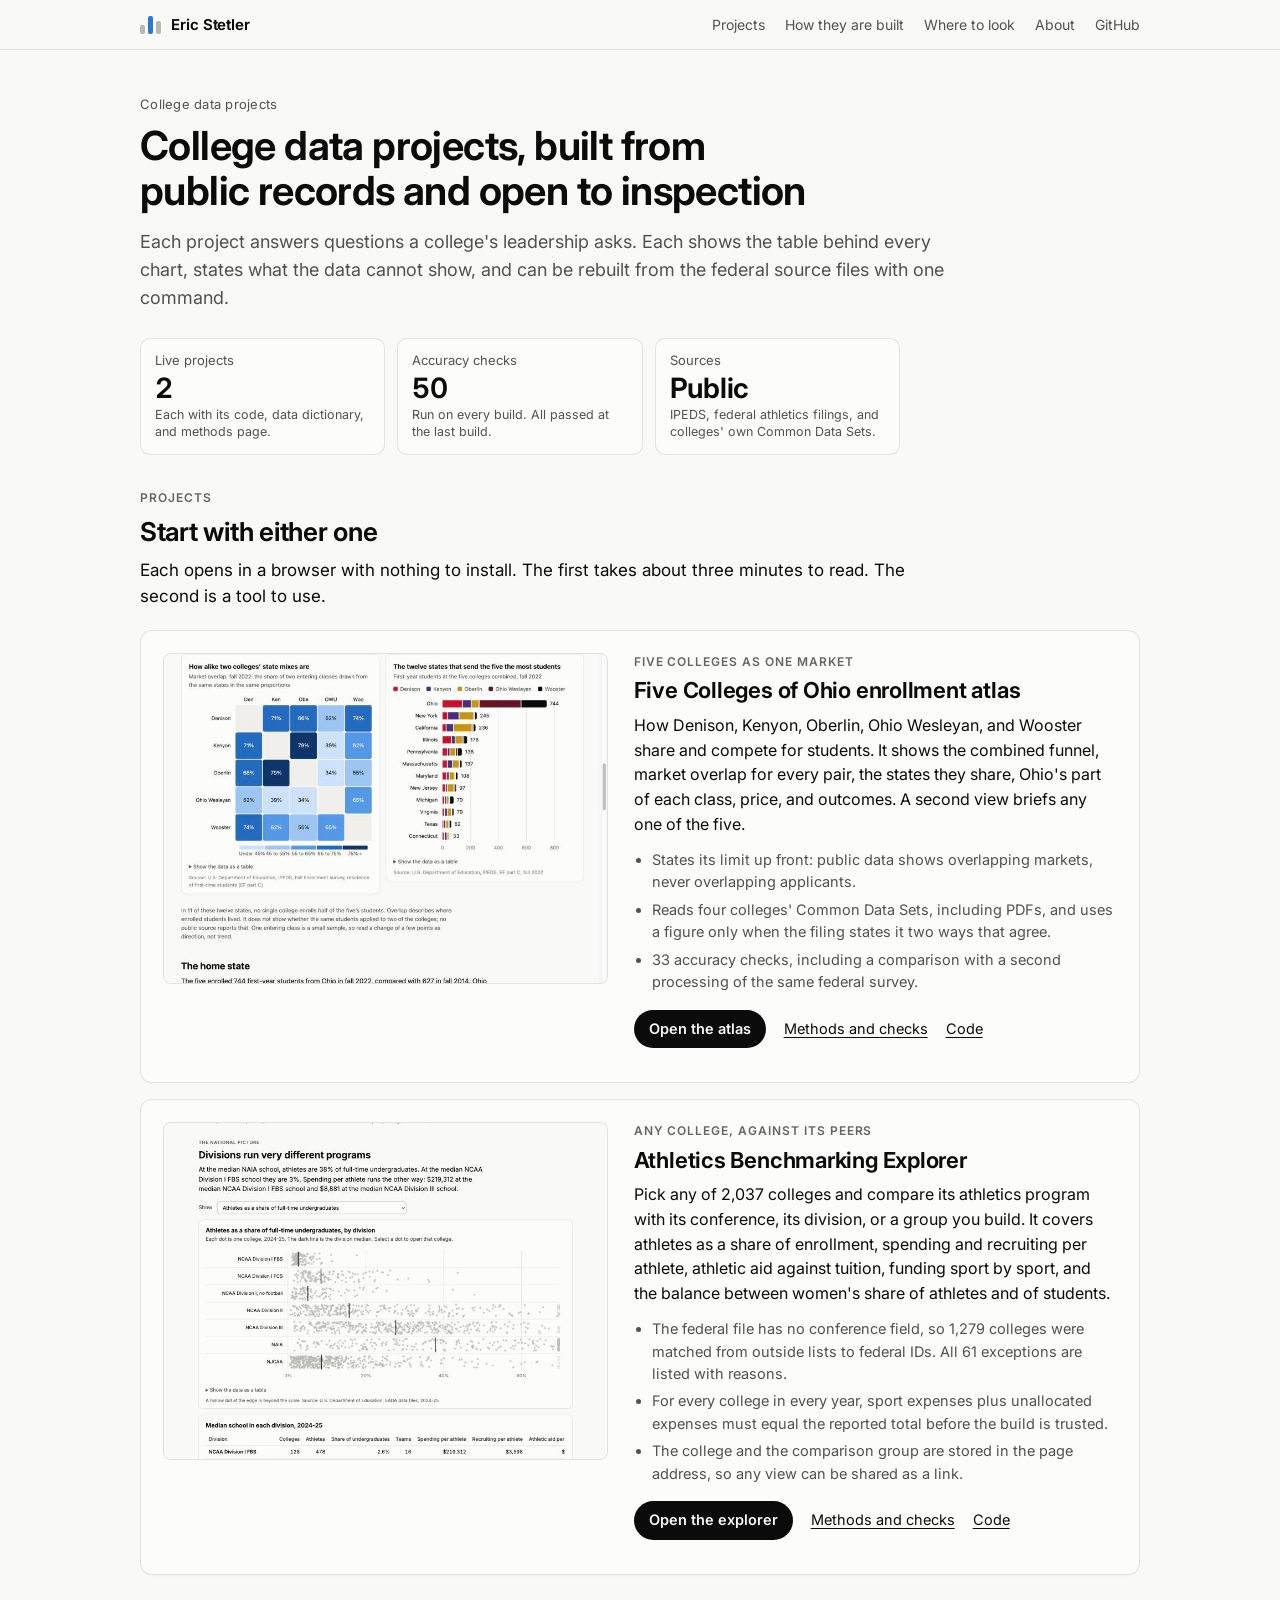
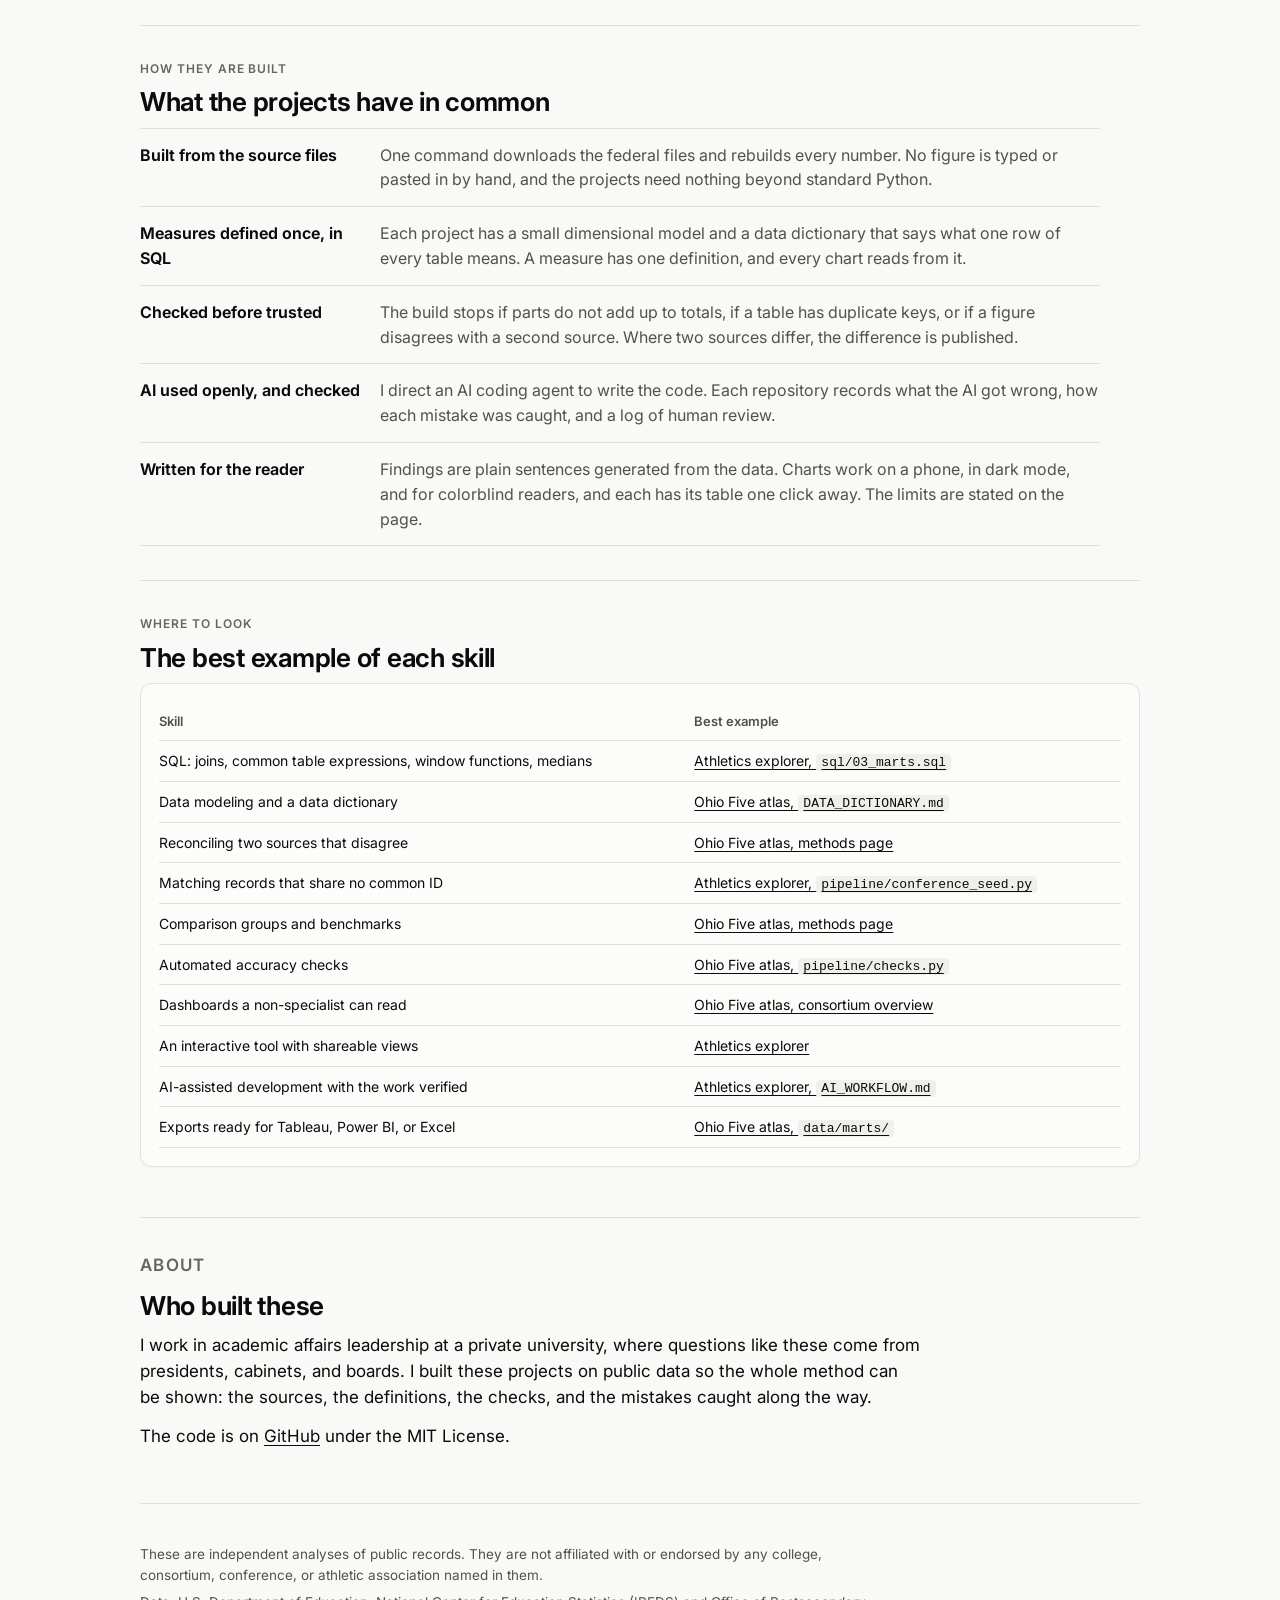
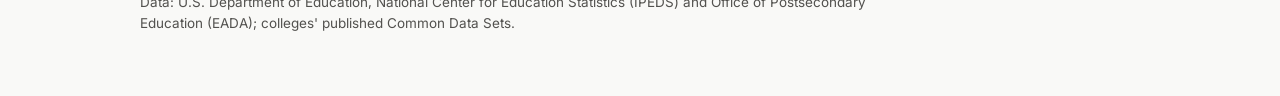
==== commit f439124c: "Make the home page school-neutral Remove the single-college briefing card and point the skills table" ====
--- a/index.html
+++ b/index.html
@@ -4,7 +4,7 @@
 <meta charset="utf-8">
 <meta name="viewport" content="width=device-width, initial-scale=1">
 <title>Eric Stetler · College data projects</title>
-<meta name="description" content="Three analyses of college data, built from public federal records with SQL and an AI coding agent. Each is live, open source, and checked against outside sources.">
+<meta name="description" content="Analyses of college data, built from public federal records with SQL and an AI coding agent. Each is live, open source, and checked against outside sources.">
 <link rel="preconnect" href="https://fonts.googleapis.com">
 <link rel="preconnect" href="https://fonts.gstatic.com" crossorigin>
 <link rel="stylesheet" href="https://fonts.googleapis.com/css2?family=Inter:wght@400..700&display=swap">
@@ -28,34 +28,19 @@
 
 <header class="top">
   <p class="eyebrow">College data projects</p>
-  <h1>Three analyses of college data, built from public records and open to inspection</h1>
+  <h1>College data projects, built from public records and open to inspection</h1>
   <p class="deck">Each project answers questions a college's leadership asks. Each shows the table behind every chart, states what the data cannot show, and can be rebuilt from the federal source files with one command.</p>
   <div class="tiles">
-    <div class="tile"><span class="label">Live projects</span><span class="value">3</span><span class="delta">Each with its code, data dictionary, and methods page.</span></div>
-    <div class="tile"><span class="label">Accuracy checks</span><span class="value">71</span><span class="delta">Run on every build. All passed at the last build.</span></div>
+    <div class="tile"><span class="label">Live projects</span><span class="value">2</span><span class="delta">Each with its code, data dictionary, and methods page.</span></div>
+    <div class="tile"><span class="label">Accuracy checks</span><span class="value">50</span><span class="delta">Run on every build. All passed at the last build.</span></div>
     <div class="tile"><span class="label">Sources</span><span class="value">Public</span><span class="delta">IPEDS, federal athletics filings, and colleges' own Common Data Sets.</span></div>
   </div>
 </header>
 
 <section id="projects">
   <p class="kicker">Projects</p>
-  <h2>Start with any of the three</h2>
-  <p class="finding">Each opens in a browser with nothing to install. The first two take about three minutes to read. The third is a tool to use.</p>
-
-  <article class="card project">
-    <a class="shot" href="https://estetler-mbadba.github.io/kenyon-enrollment-insights/"><img src="img/kenyon-enrollment-insights.jpg" width="800" height="605" alt="The admissions funnel section of the Kenyon enrollment briefing" loading="lazy"></a>
-    <div>
-      <p class="kicker">One college, in depth</p>
-      <h3><a href="https://estetler-mbadba.github.io/kenyon-enrollment-insights/">Enrollment in public data: Kenyon College</a></h3>
-      <p>An enrollment briefing for one college. It covers the admissions funnel, early decision, position among 49 selective liberal arts colleges, where students come from, price and net price, and retention and graduation. A planner shows what one point of yield is worth.</p>
-      <ul>
-        <li>Federal IPEDS data joined with the college's own Common Data Set, which adds two newer classes.</li>
-        <li>The two sources are compared line by line: 28 of 35 shared figures match, and every difference is published.</li>
-        <li>One line of configuration points the federal part at any other college.</li>
-      </ul>
-      <p class="links"><a class="btn" href="https://estetler-mbadba.github.io/kenyon-enrollment-insights/">Open the briefing</a> <a href="https://estetler-mbadba.github.io/kenyon-enrollment-insights/methods.html">Methods and checks</a> <a href="https://github.com/estetler-mbadba/kenyon-enrollment-insights">Code</a></p>
-    </div>
-  </article>
+  <h2>Start with either one</h2>
+  <p class="finding">Each opens in a browser with nothing to install. The first takes about three minutes to read. The second is a tool to use.</p>
 
   <article class="card project">
     <a class="shot" href="https://estetler-mbadba.github.io/ohio-five-enrollment-atlas/"><img src="img/ohio-five-enrollment-atlas.jpg" width="800" height="596" alt="Market overlap between each pair of the Five Colleges of Ohio" loading="lazy"></a>
@@ -90,7 +75,7 @@
 
 <section id="method">
   <p class="kicker">How they are built</p>
-  <h2>What the three have in common</h2>
+  <h2>What the projects have in common</h2>
   <dl class="how">
     <dt>Built from the source files</dt>
     <dd>One command downloads the federal files and rebuilds every number. No figure is typed or pasted in by hand, and the projects need nothing beyond standard Python.</dd>
@@ -113,15 +98,15 @@
       <thead><tr><th scope="col">Skill</th><th scope="col">Best example</th></tr></thead>
       <tbody>
         <tr><td>SQL: joins, common table expressions, window functions, medians</td><td><a href="https://github.com/estetler-mbadba/athletics-benchmarking-explorer/blob/main/sql/03_marts.sql">Athletics explorer, <code>sql/03_marts.sql</code></a></td></tr>
-        <tr><td>Data modeling and a data dictionary</td><td><a href="https://github.com/estetler-mbadba/kenyon-enrollment-insights/blob/main/DATA_DICTIONARY.md">Kenyon briefing, <code>DATA_DICTIONARY.md</code></a></td></tr>
-        <tr><td>Reconciling two sources that disagree</td><td><a href="https://estetler-mbadba.github.io/kenyon-enrollment-insights/methods.html">Kenyon briefing, methods page</a></td></tr>
+        <tr><td>Data modeling and a data dictionary</td><td><a href="https://github.com/estetler-mbadba/ohio-five-enrollment-atlas/blob/main/DATA_DICTIONARY.md">Ohio Five atlas, <code>DATA_DICTIONARY.md</code></a></td></tr>
+        <tr><td>Reconciling two sources that disagree</td><td><a href="https://estetler-mbadba.github.io/ohio-five-enrollment-atlas/methods.html#second-source">Ohio Five atlas, methods page</a></td></tr>
         <tr><td>Matching records that share no common ID</td><td><a href="https://github.com/estetler-mbadba/athletics-benchmarking-explorer/blob/main/pipeline/conference_seed.py">Athletics explorer, <code>pipeline/conference_seed.py</code></a></td></tr>
         <tr><td>Comparison groups and benchmarks</td><td><a href="https://estetler-mbadba.github.io/ohio-five-enrollment-atlas/methods.html">Ohio Five atlas, methods page</a></td></tr>
         <tr><td>Automated accuracy checks</td><td><a href="https://github.com/estetler-mbadba/ohio-five-enrollment-atlas/blob/main/pipeline/checks.py">Ohio Five atlas, <code>pipeline/checks.py</code></a></td></tr>
         <tr><td>Dashboards a non-specialist can read</td><td><a href="https://estetler-mbadba.github.io/ohio-five-enrollment-atlas/">Ohio Five atlas, consortium overview</a></td></tr>
         <tr><td>An interactive tool with shareable views</td><td><a href="https://estetler-mbadba.github.io/athletics-benchmarking-explorer/">Athletics explorer</a></td></tr>
-        <tr><td>AI-assisted development with the work verified</td><td><a href="https://github.com/estetler-mbadba/kenyon-enrollment-insights/blob/main/AI_WORKFLOW.md">Kenyon briefing, <code>AI_WORKFLOW.md</code></a></td></tr>
-        <tr><td>Exports ready for Tableau, Power BI, or Excel</td><td><a href="https://github.com/estetler-mbadba/kenyon-enrollment-insights/tree/main/data/marts">Kenyon briefing, <code>data/marts/</code></a></td></tr>
+        <tr><td>AI-assisted development with the work verified</td><td><a href="https://github.com/estetler-mbadba/athletics-benchmarking-explorer/blob/main/AI_WORKFLOW.md">Athletics explorer, <code>AI_WORKFLOW.md</code></a></td></tr>
+        <tr><td>Exports ready for Tableau, Power BI, or Excel</td><td><a href="https://github.com/estetler-mbadba/ohio-five-enrollment-atlas/tree/main/data/marts">Ohio Five atlas, <code>data/marts/</code></a></td></tr>
       </tbody>
     </table>
   </div></div>
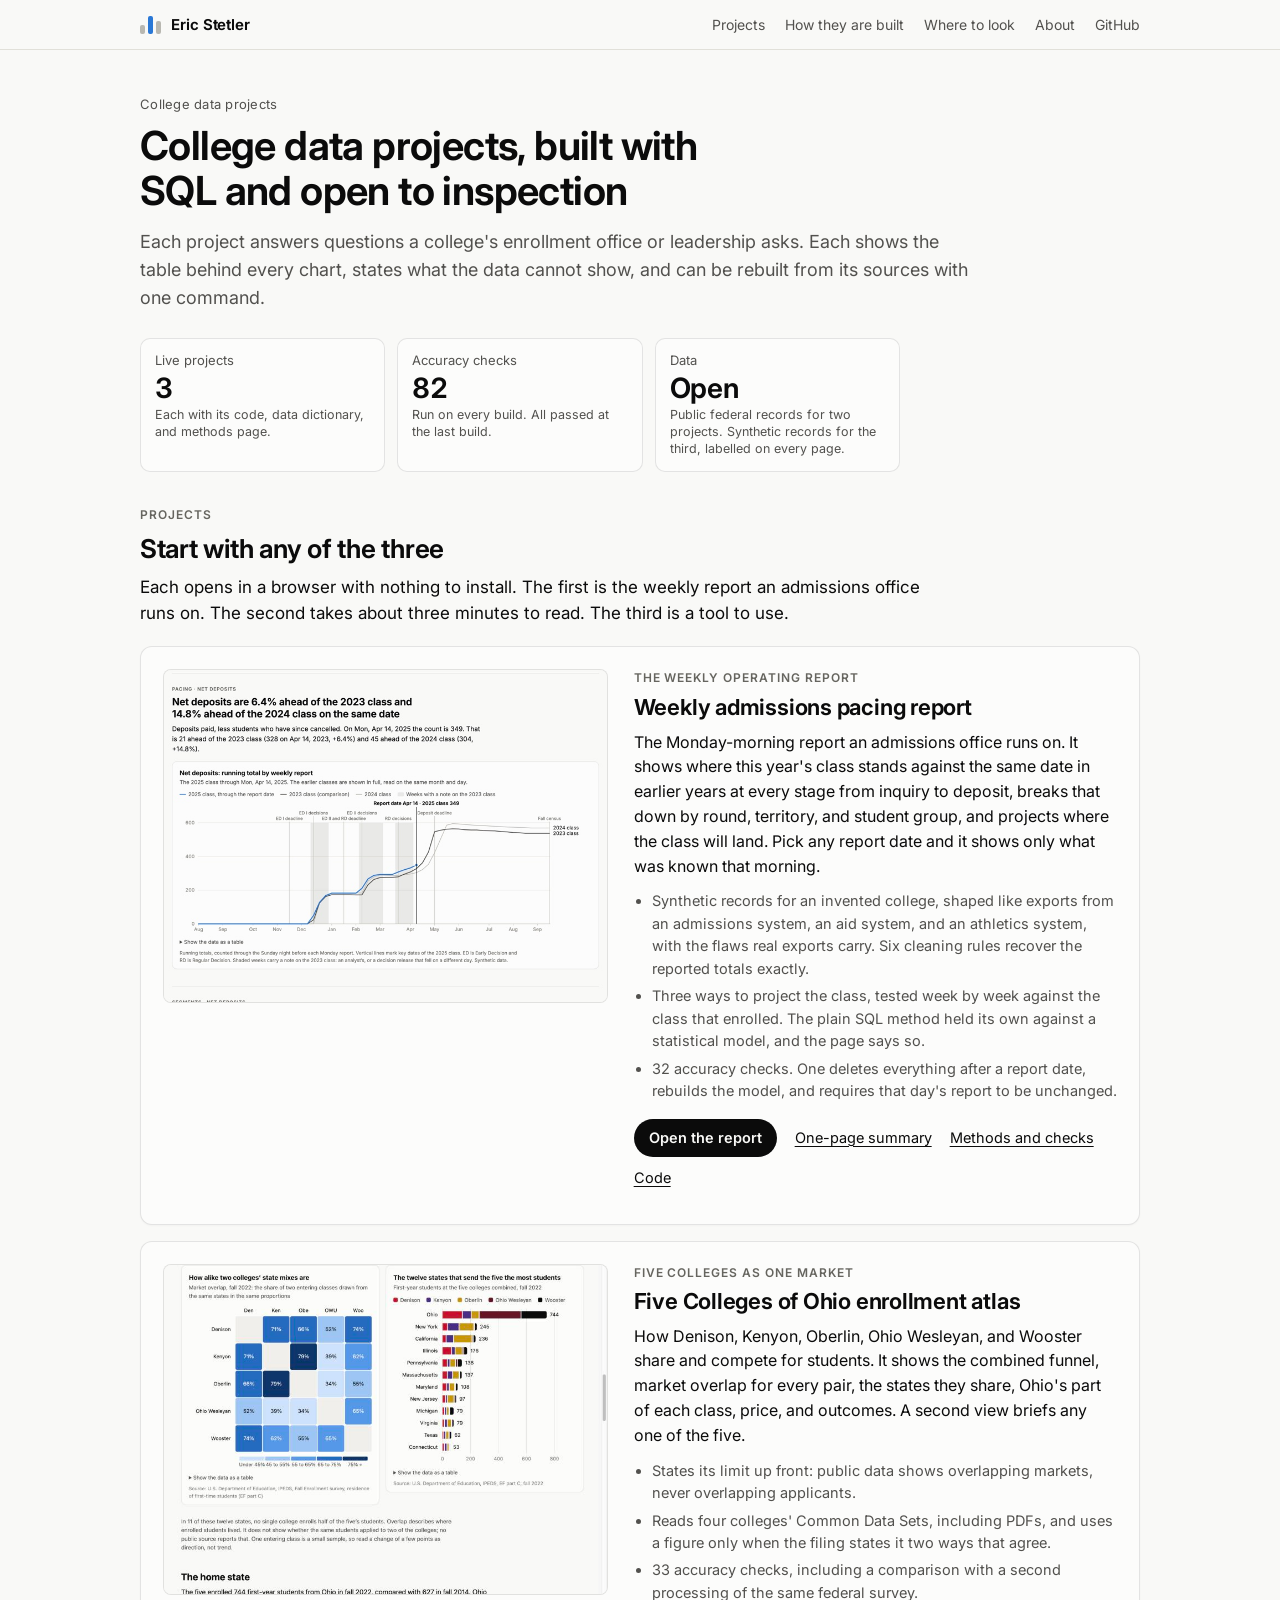
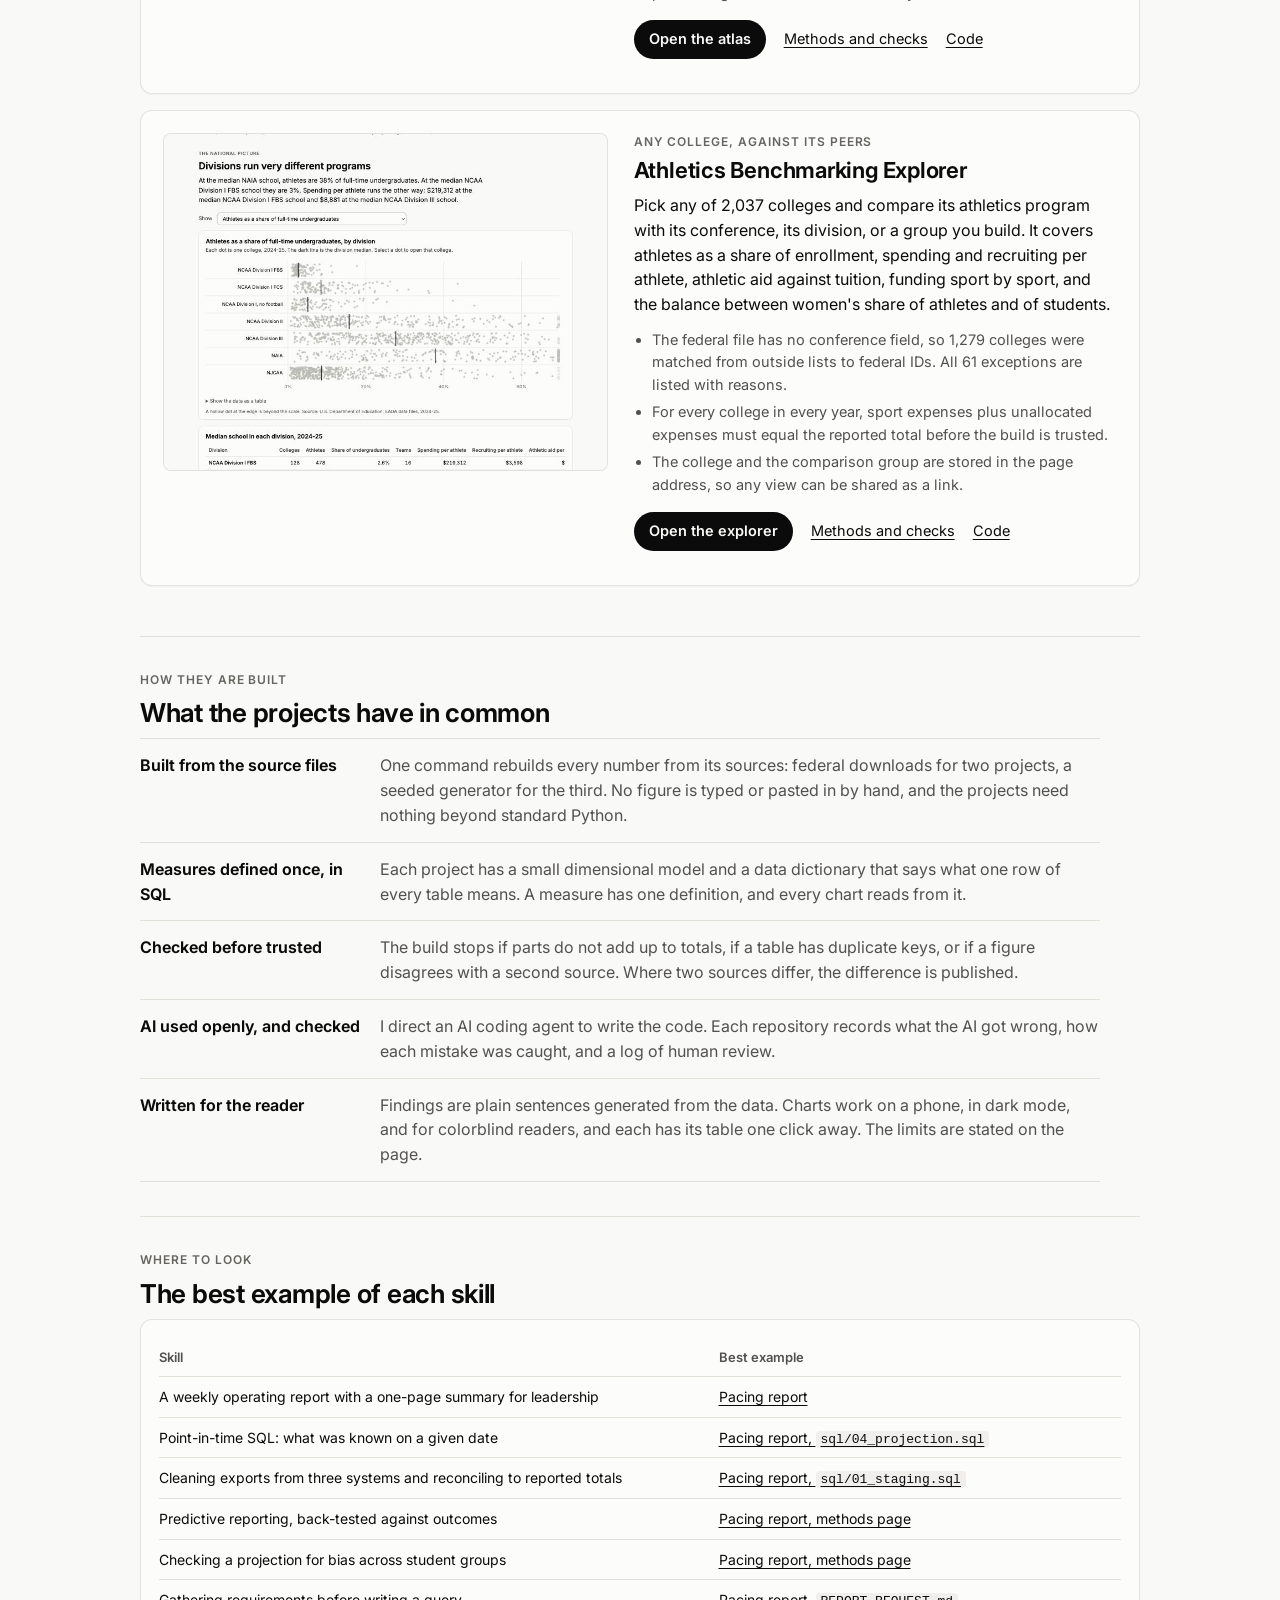
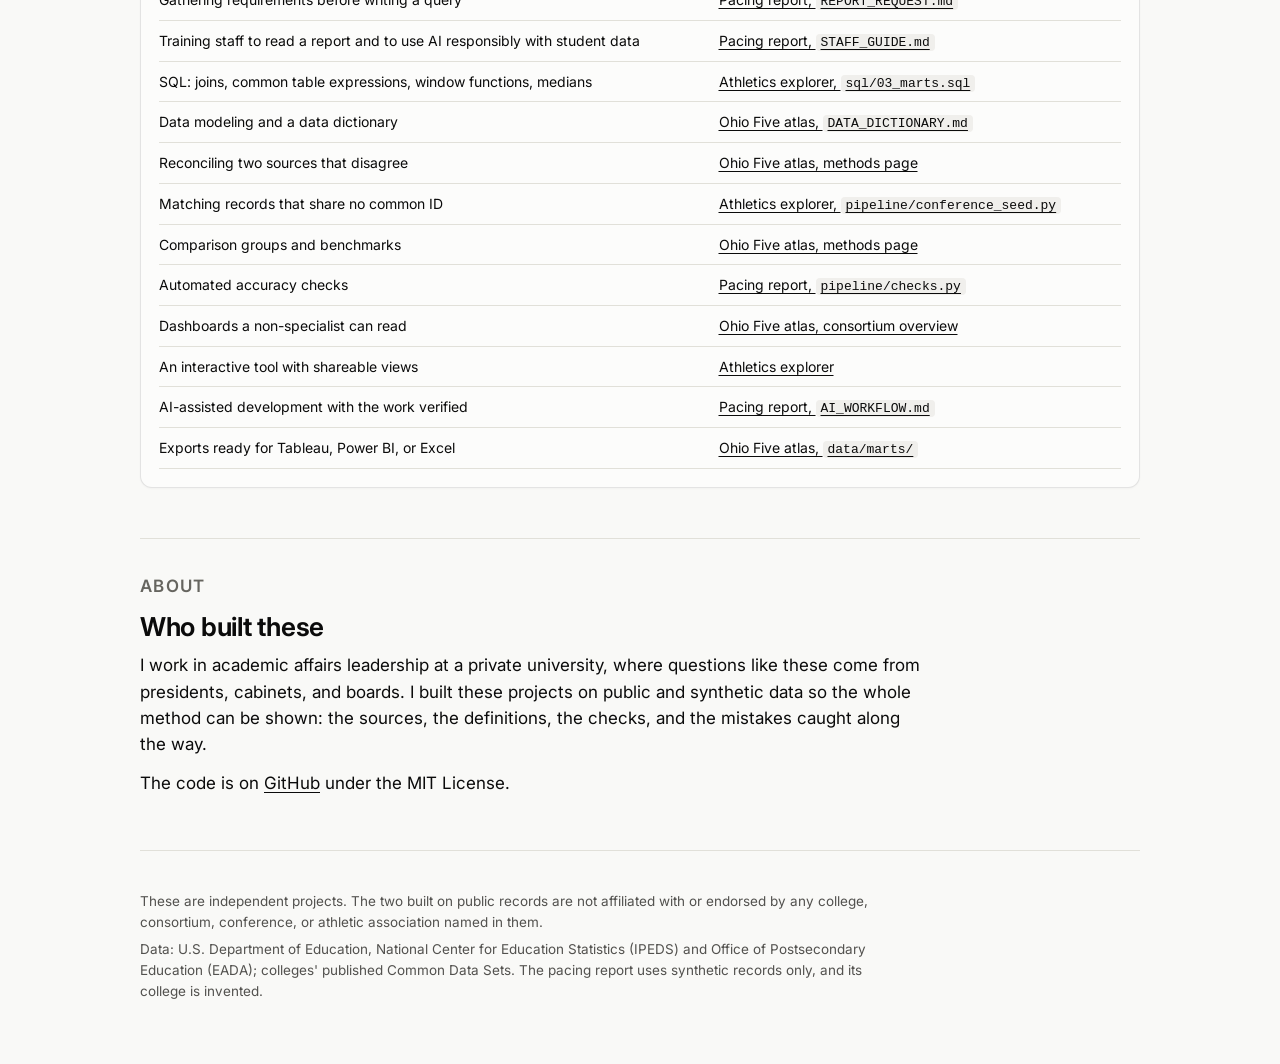
==== commit a7f4082e: "Add the weekly admissions pacing report as the lead project Three live projects, 82 accuracy checks." ====
--- a/index.html
+++ b/index.html
@@ -4,7 +4,7 @@
 <meta charset="utf-8">
 <meta name="viewport" content="width=device-width, initial-scale=1">
 <title>Eric Stetler · College data projects</title>
-<meta name="description" content="Analyses of college data, built from public federal records with SQL and an AI coding agent. Each is live, open source, and checked against outside sources.">
+<meta name="description" content="College data projects built with SQL and an AI coding agent: a weekly admissions pacing report and two analyses of public federal records. Each is live, open source, and checked.">
 <link rel="preconnect" href="https://fonts.googleapis.com">
 <link rel="preconnect" href="https://fonts.gstatic.com" crossorigin>
 <link rel="stylesheet" href="https://fonts.googleapis.com/css2?family=Inter:wght@400..700&display=swap">
@@ -28,19 +28,34 @@
 
 <header class="top">
   <p class="eyebrow">College data projects</p>
-  <h1>College data projects, built from public records and open to inspection</h1>
-  <p class="deck">Each project answers questions a college's leadership asks. Each shows the table behind every chart, states what the data cannot show, and can be rebuilt from the federal source files with one command.</p>
+  <h1>College data projects, built with SQL and open to inspection</h1>
+  <p class="deck">Each project answers questions a college's enrollment office or leadership asks. Each shows the table behind every chart, states what the data cannot show, and can be rebuilt from its sources with one command.</p>
   <div class="tiles">
-    <div class="tile"><span class="label">Live projects</span><span class="value">2</span><span class="delta">Each with its code, data dictionary, and methods page.</span></div>
-    <div class="tile"><span class="label">Accuracy checks</span><span class="value">50</span><span class="delta">Run on every build. All passed at the last build.</span></div>
-    <div class="tile"><span class="label">Sources</span><span class="value">Public</span><span class="delta">IPEDS, federal athletics filings, and colleges' own Common Data Sets.</span></div>
+    <div class="tile"><span class="label">Live projects</span><span class="value">3</span><span class="delta">Each with its code, data dictionary, and methods page.</span></div>
+    <div class="tile"><span class="label">Accuracy checks</span><span class="value">82</span><span class="delta">Run on every build. All passed at the last build.</span></div>
+    <div class="tile"><span class="label">Data</span><span class="value">Open</span><span class="delta">Public federal records for two projects. Synthetic records for the third, labelled on every page.</span></div>
   </div>
 </header>
 
 <section id="projects">
   <p class="kicker">Projects</p>
-  <h2>Start with either one</h2>
-  <p class="finding">Each opens in a browser with nothing to install. The first takes about three minutes to read. The second is a tool to use.</p>
+  <h2>Start with any of the three</h2>
+  <p class="finding">Each opens in a browser with nothing to install. The first is the weekly report an admissions office runs on. The second takes about three minutes to read. The third is a tool to use.</p>
+
+  <article class="card project">
+    <a class="shot" href="https://estetler-mbadba.github.io/admissions-pacing-report/"><img src="img/admissions-pacing-report.jpg" width="800" height="600" alt="Net deposits by weekly report for three entering classes, with the report date marked" loading="lazy"></a>
+    <div>
+      <p class="kicker">The weekly operating report</p>
+      <h3><a href="https://estetler-mbadba.github.io/admissions-pacing-report/">Weekly admissions pacing report</a></h3>
+      <p>The Monday-morning report an admissions office runs on. It shows where this year's class stands against the same date in earlier years at every stage from inquiry to deposit, breaks that down by round, territory, and student group, and projects where the class will land. Pick any report date and it shows only what was known that morning.</p>
+      <ul>
+        <li>Synthetic records for an invented college, shaped like exports from an admissions system, an aid system, and an athletics system, with the flaws real exports carry. Six cleaning rules recover the reported totals exactly.</li>
+        <li>Three ways to project the class, tested week by week against the class that enrolled. The plain SQL method held its own against a statistical model, and the page says so.</li>
+        <li>32 accuracy checks. One deletes everything after a report date, rebuilds the model, and requires that day's report to be unchanged.</li>
+      </ul>
+      <p class="links"><a class="btn" href="https://estetler-mbadba.github.io/admissions-pacing-report/">Open the report</a> <a href="https://estetler-mbadba.github.io/admissions-pacing-report/summary.html">One-page summary</a> <a href="https://estetler-mbadba.github.io/admissions-pacing-report/methods.html">Methods and checks</a> <a href="https://github.com/estetler-mbadba/admissions-pacing-report">Code</a></p>
+    </div>
+  </article>
 
   <article class="card project">
     <a class="shot" href="https://estetler-mbadba.github.io/ohio-five-enrollment-atlas/"><img src="img/ohio-five-enrollment-atlas.jpg" width="800" height="596" alt="Market overlap between each pair of the Five Colleges of Ohio" loading="lazy"></a>
@@ -78,7 +93,7 @@
   <h2>What the projects have in common</h2>
   <dl class="how">
     <dt>Built from the source files</dt>
-    <dd>One command downloads the federal files and rebuilds every number. No figure is typed or pasted in by hand, and the projects need nothing beyond standard Python.</dd>
+    <dd>One command rebuilds every number from its sources: federal downloads for two projects, a seeded generator for the third. No figure is typed or pasted in by hand, and the projects need nothing beyond standard Python.</dd>
     <dt>Measures defined once, in SQL</dt>
     <dd>Each project has a small dimensional model and a data dictionary that says what one row of every table means. A measure has one definition, and every chart reads from it.</dd>
     <dt>Checked before trusted</dt>
@@ -97,15 +112,22 @@
     <table>
       <thead><tr><th scope="col">Skill</th><th scope="col">Best example</th></tr></thead>
       <tbody>
+        <tr><td>A weekly operating report with a one-page summary for leadership</td><td><a href="https://estetler-mbadba.github.io/admissions-pacing-report/">Pacing report</a></td></tr>
+        <tr><td>Point-in-time SQL: what was known on a given date</td><td><a href="https://github.com/estetler-mbadba/admissions-pacing-report/blob/main/sql/04_projection.sql">Pacing report, <code>sql/04_projection.sql</code></a></td></tr>
+        <tr><td>Cleaning exports from three systems and reconciling to reported totals</td><td><a href="https://github.com/estetler-mbadba/admissions-pacing-report/blob/main/sql/01_staging.sql">Pacing report, <code>sql/01_staging.sql</code></a></td></tr>
+        <tr><td>Predictive reporting, back-tested against outcomes</td><td><a href="https://estetler-mbadba.github.io/admissions-pacing-report/methods.html#at=backtest">Pacing report, methods page</a></td></tr>
+        <tr><td>Checking a projection for bias across student groups</td><td><a href="https://estetler-mbadba.github.io/admissions-pacing-report/methods.html#at=bias">Pacing report, methods page</a></td></tr>
+        <tr><td>Gathering requirements before writing a query</td><td><a href="https://github.com/estetler-mbadba/admissions-pacing-report/blob/main/REPORT_REQUEST.md">Pacing report, <code>REPORT_REQUEST.md</code></a></td></tr>
+        <tr><td>Training staff to read a report and to use AI responsibly with student data</td><td><a href="https://github.com/estetler-mbadba/admissions-pacing-report/blob/main/STAFF_GUIDE.md">Pacing report, <code>STAFF_GUIDE.md</code></a></td></tr>
         <tr><td>SQL: joins, common table expressions, window functions, medians</td><td><a href="https://github.com/estetler-mbadba/athletics-benchmarking-explorer/blob/main/sql/03_marts.sql">Athletics explorer, <code>sql/03_marts.sql</code></a></td></tr>
         <tr><td>Data modeling and a data dictionary</td><td><a href="https://github.com/estetler-mbadba/ohio-five-enrollment-atlas/blob/main/DATA_DICTIONARY.md">Ohio Five atlas, <code>DATA_DICTIONARY.md</code></a></td></tr>
         <tr><td>Reconciling two sources that disagree</td><td><a href="https://estetler-mbadba.github.io/ohio-five-enrollment-atlas/methods.html#second-source">Ohio Five atlas, methods page</a></td></tr>
         <tr><td>Matching records that share no common ID</td><td><a href="https://github.com/estetler-mbadba/athletics-benchmarking-explorer/blob/main/pipeline/conference_seed.py">Athletics explorer, <code>pipeline/conference_seed.py</code></a></td></tr>
         <tr><td>Comparison groups and benchmarks</td><td><a href="https://estetler-mbadba.github.io/ohio-five-enrollment-atlas/methods.html">Ohio Five atlas, methods page</a></td></tr>
-        <tr><td>Automated accuracy checks</td><td><a href="https://github.com/estetler-mbadba/ohio-five-enrollment-atlas/blob/main/pipeline/checks.py">Ohio Five atlas, <code>pipeline/checks.py</code></a></td></tr>
+        <tr><td>Automated accuracy checks</td><td><a href="https://github.com/estetler-mbadba/admissions-pacing-report/blob/main/pipeline/checks.py">Pacing report, <code>pipeline/checks.py</code></a></td></tr>
         <tr><td>Dashboards a non-specialist can read</td><td><a href="https://estetler-mbadba.github.io/ohio-five-enrollment-atlas/">Ohio Five atlas, consortium overview</a></td></tr>
         <tr><td>An interactive tool with shareable views</td><td><a href="https://estetler-mbadba.github.io/athletics-benchmarking-explorer/">Athletics explorer</a></td></tr>
-        <tr><td>AI-assisted development with the work verified</td><td><a href="https://github.com/estetler-mbadba/athletics-benchmarking-explorer/blob/main/AI_WORKFLOW.md">Athletics explorer, <code>AI_WORKFLOW.md</code></a></td></tr>
+        <tr><td>AI-assisted development with the work verified</td><td><a href="https://github.com/estetler-mbadba/admissions-pacing-report/blob/main/AI_WORKFLOW.md">Pacing report, <code>AI_WORKFLOW.md</code></a></td></tr>
         <tr><td>Exports ready for Tableau, Power BI, or Excel</td><td><a href="https://github.com/estetler-mbadba/ohio-five-enrollment-atlas/tree/main/data/marts">Ohio Five atlas, <code>data/marts/</code></a></td></tr>
       </tbody>
     </table>
@@ -115,14 +137,14 @@
 <section id="about" class="about">
   <p class="kicker">About</p>
   <h2>Who built these</h2>
-  <p>I work in academic affairs leadership at a private university, where questions like these come from presidents, cabinets, and boards. I built these projects on public data so the whole method can be shown: the sources, the definitions, the checks, and the mistakes caught along the way.</p>
+  <p>I work in academic affairs leadership at a private university, where questions like these come from presidents, cabinets, and boards. I built these projects on public and synthetic data so the whole method can be shown: the sources, the definitions, the checks, and the mistakes caught along the way.</p>
   <p>The code is on <a href="https://github.com/estetler-mbadba">GitHub</a> under the MIT License.</p>
 </section>
 
 <hr>
 <footer>
-  <p>These are independent analyses of public records. They are not affiliated with or endorsed by any college, consortium, conference, or athletic association named in them.</p>
-  <p>Data: U.S. Department of Education, National Center for Education Statistics (IPEDS) and Office of Postsecondary Education (EADA); colleges' published Common Data Sets.</p>
+  <p>These are independent projects. The two built on public records are not affiliated with or endorsed by any college, consortium, conference, or athletic association named in them.</p>
+  <p>Data: U.S. Department of Education, National Center for Education Statistics (IPEDS) and Office of Postsecondary Education (EADA); colleges' published Common Data Sets. The pacing report uses synthetic records only, and its college is invented.</p>
 </footer>
 
 </div>
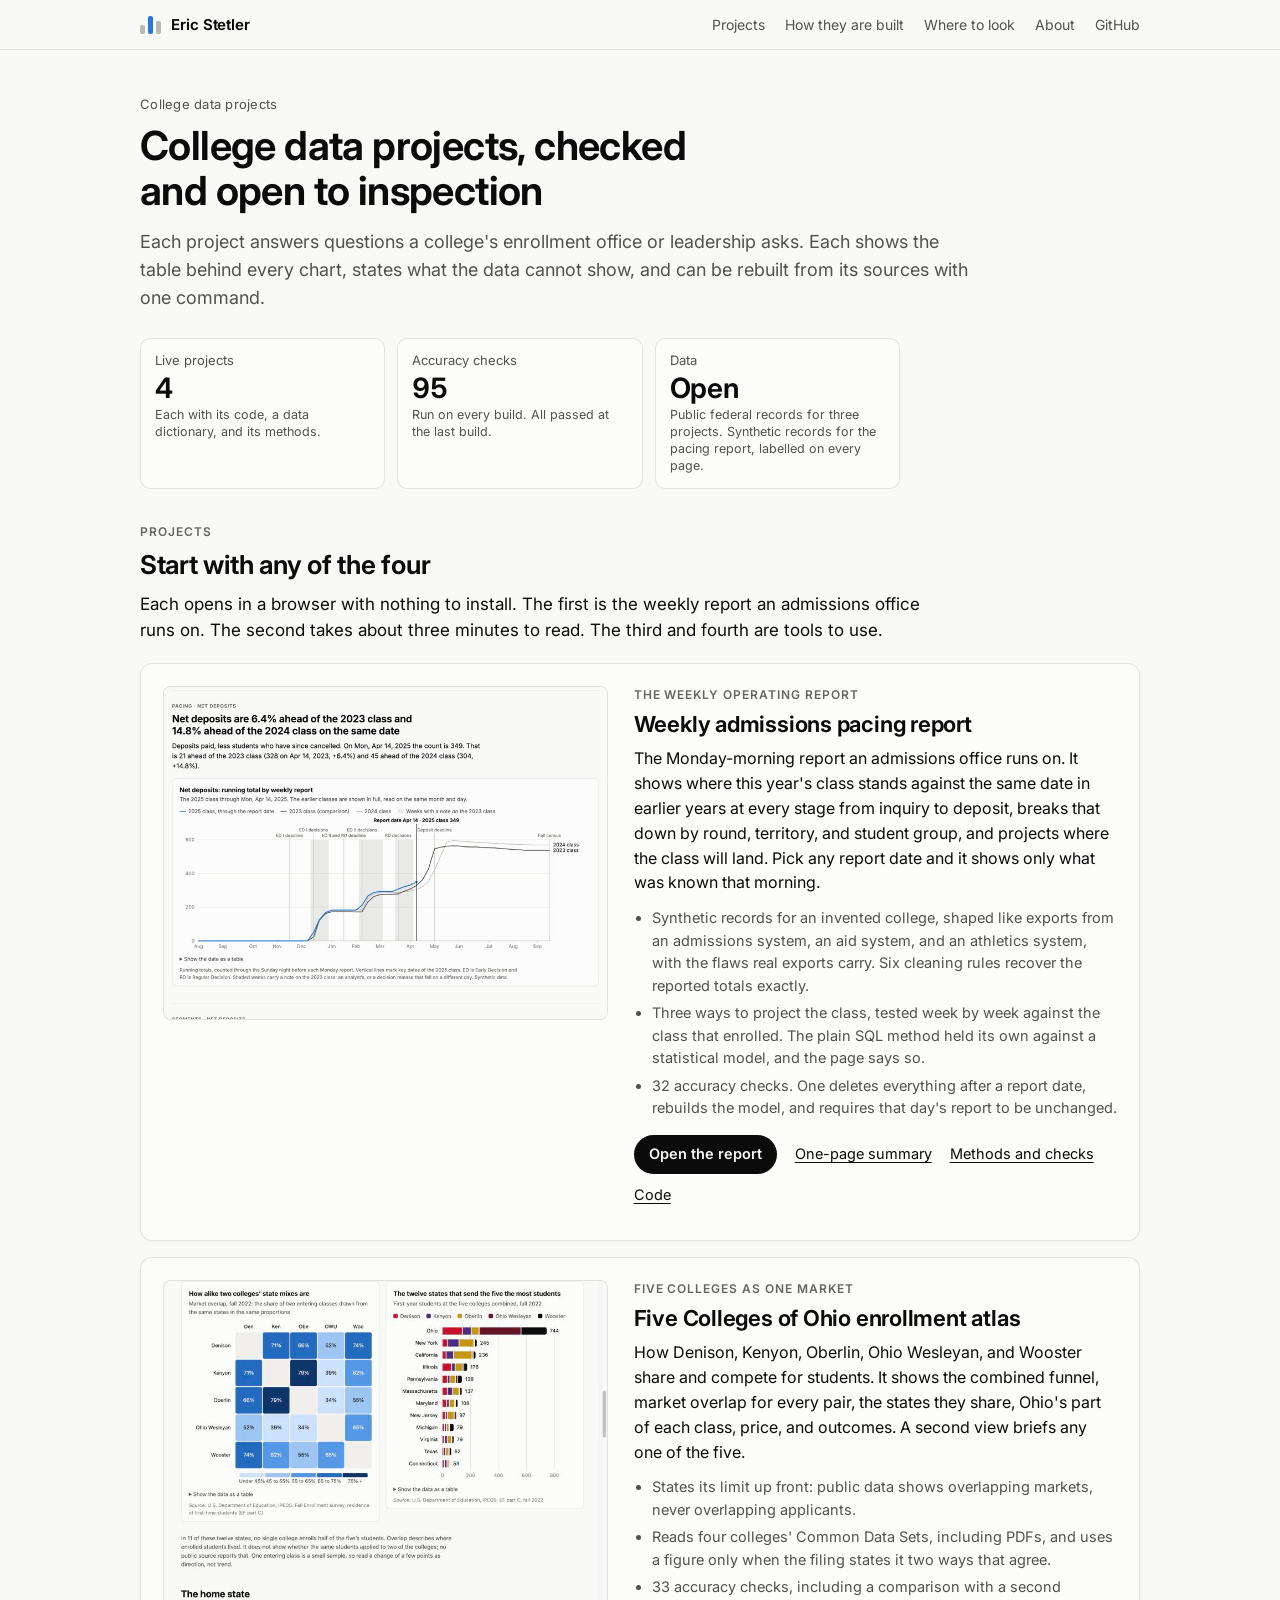
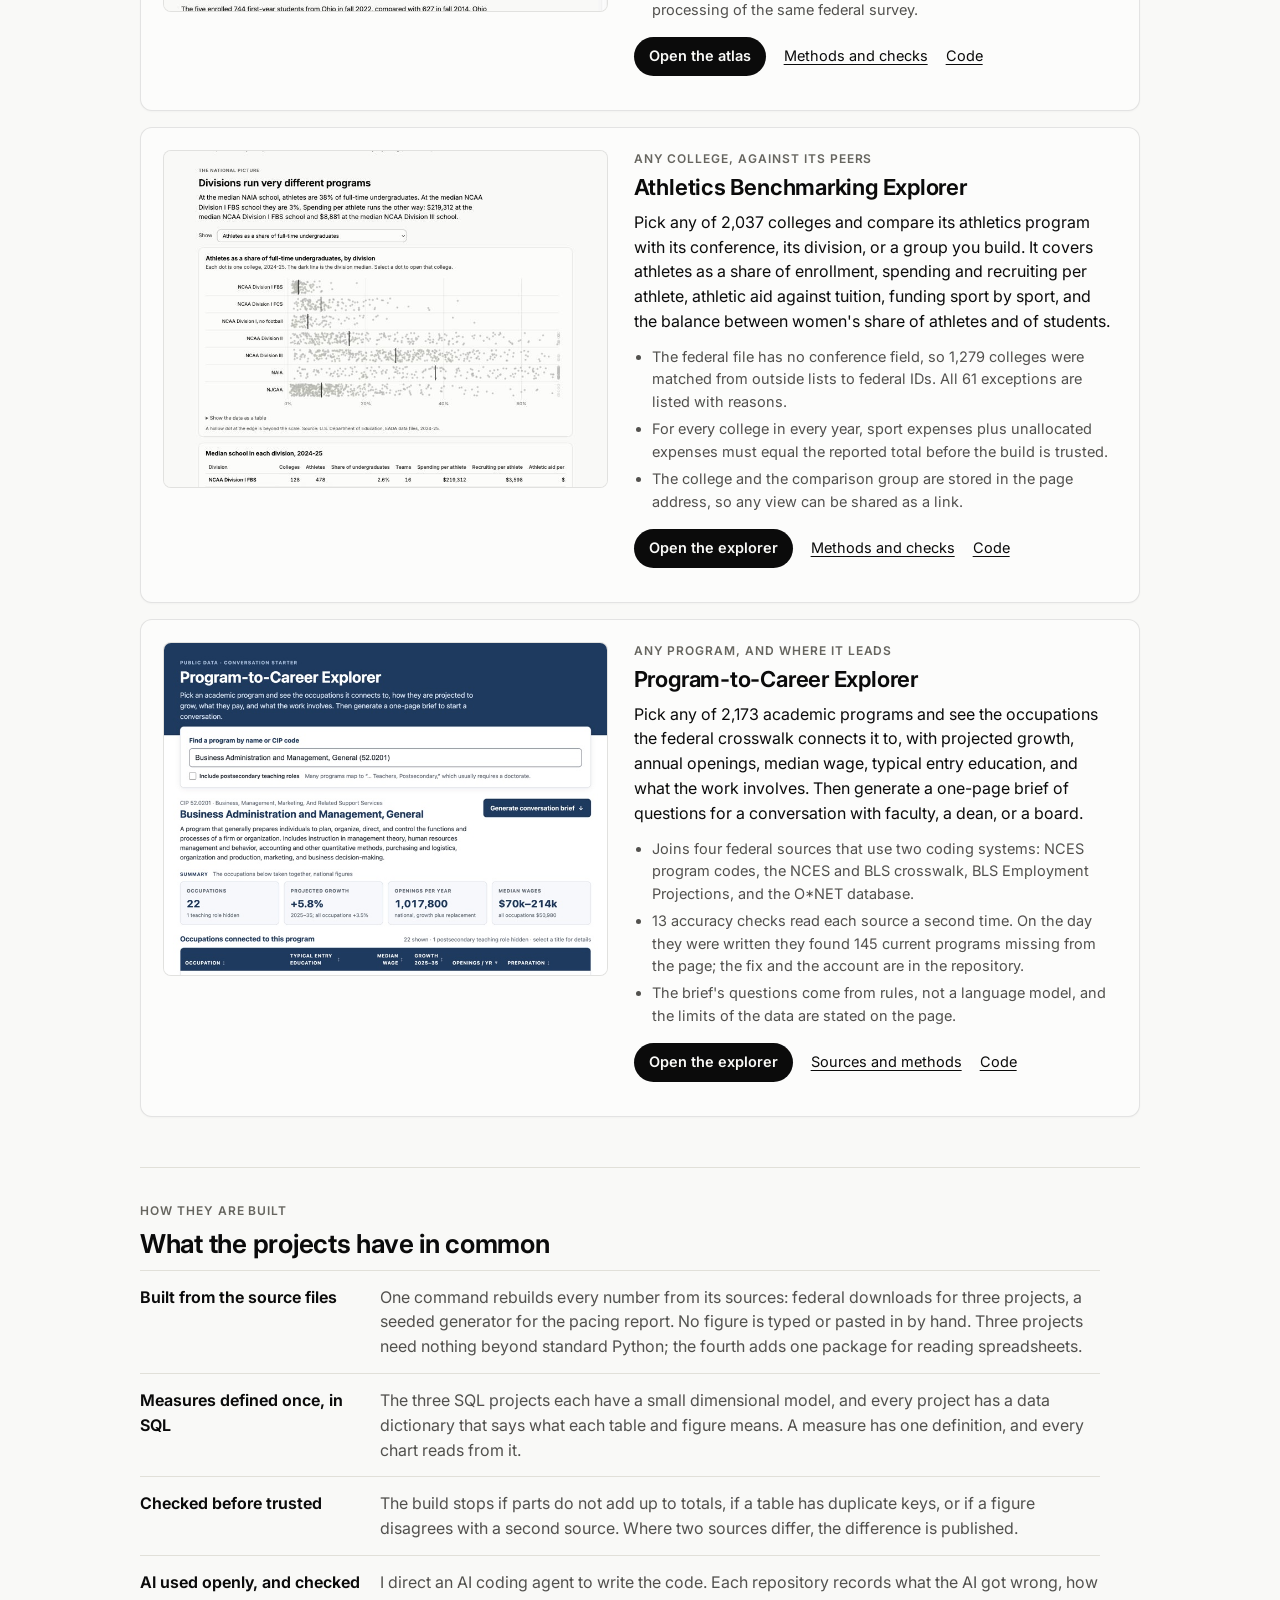
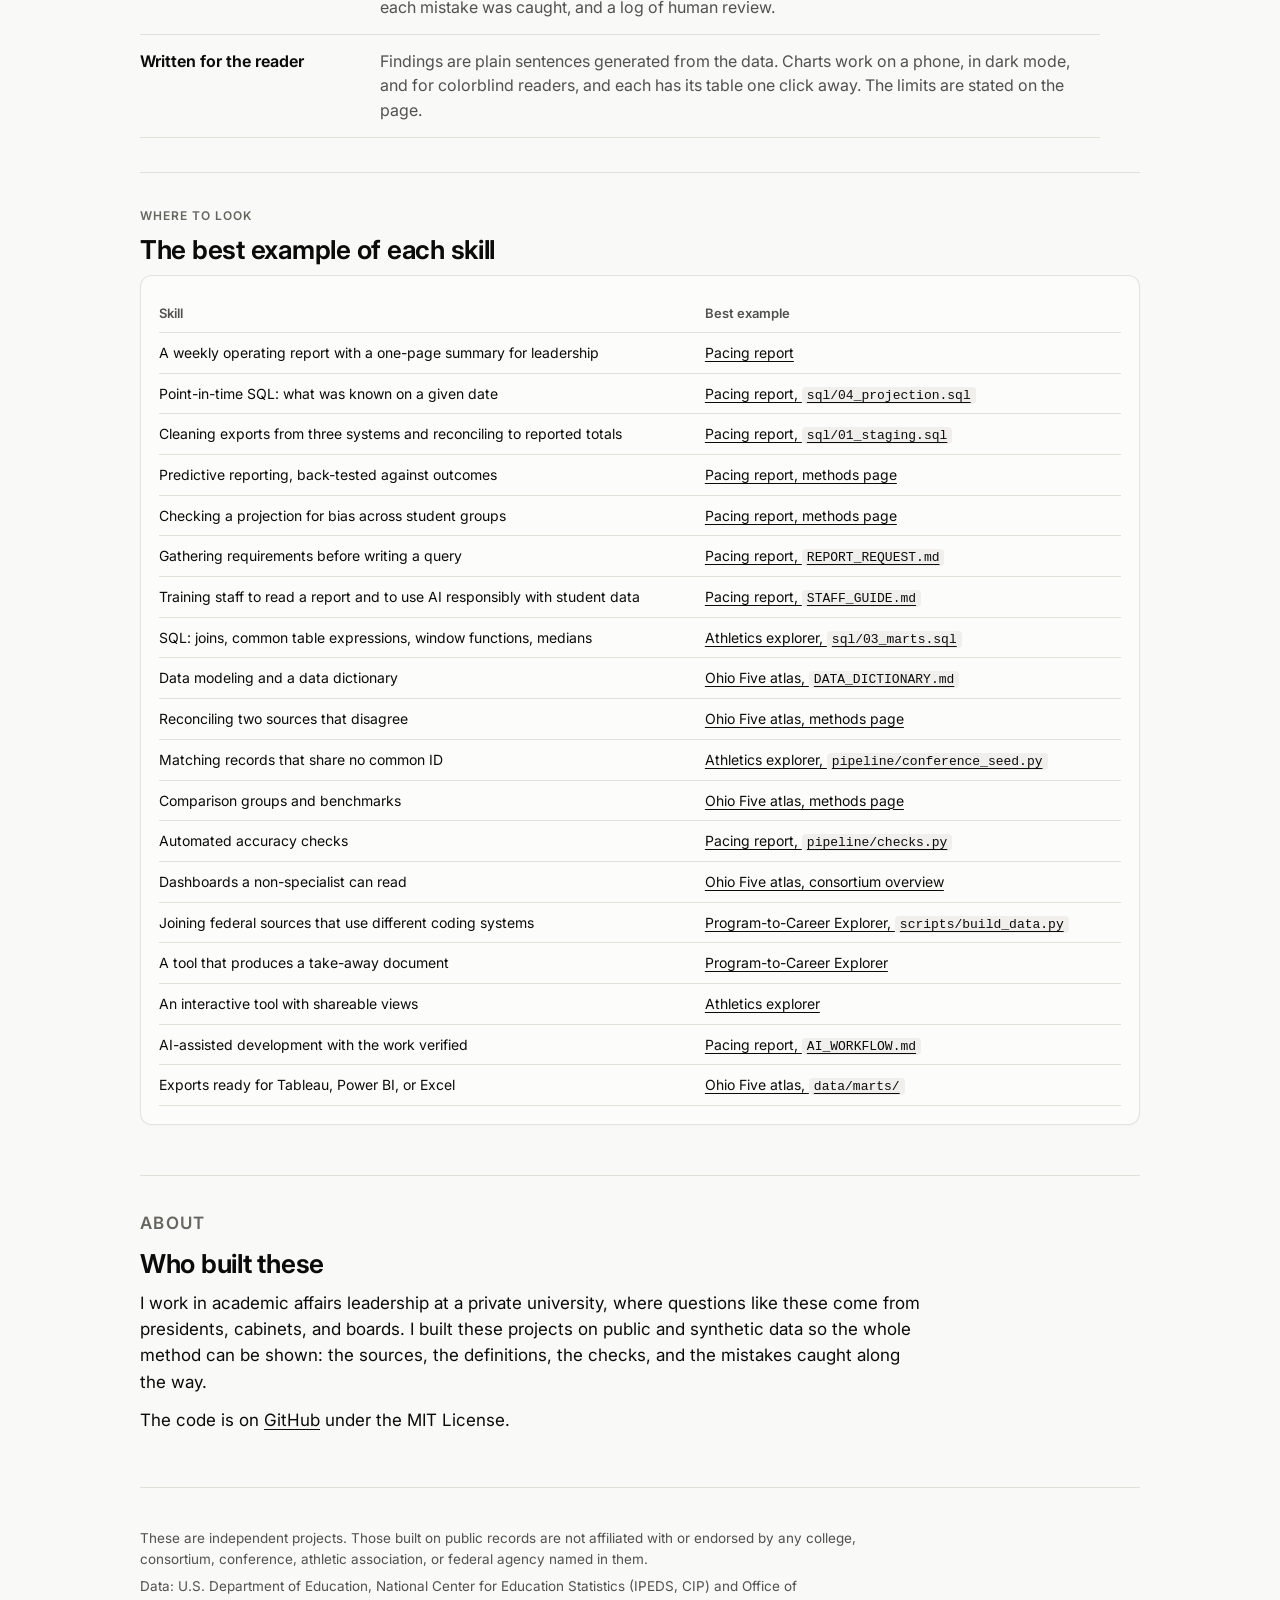
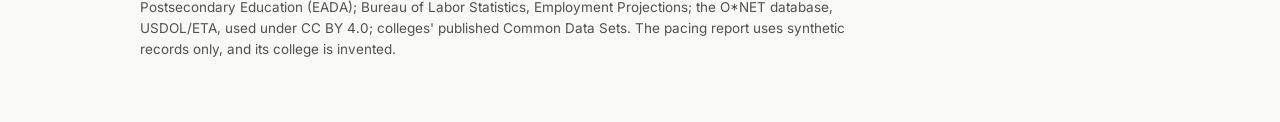
==== commit 360b10e9: "Add the Program-to-Career Explorer Four live projects, 95 accuracy checks. Wording now covers a proj" ====
--- a/index.html
+++ b/index.html
@@ -4,7 +4,7 @@
 <meta charset="utf-8">
 <meta name="viewport" content="width=device-width, initial-scale=1">
 <title>Eric Stetler · College data projects</title>
-<meta name="description" content="College data projects built with SQL and an AI coding agent: a weekly admissions pacing report and two analyses of public federal records. Each is live, open source, and checked.">
+<meta name="description" content="College data projects built with an AI coding agent and checked: a weekly admissions pacing report, two analyses of public federal records, and a program-to-career explorer. Each is live and open source.">
 <link rel="preconnect" href="https://fonts.googleapis.com">
 <link rel="preconnect" href="https://fonts.gstatic.com" crossorigin>
 <link rel="stylesheet" href="https://fonts.googleapis.com/css2?family=Inter:wght@400..700&display=swap">
@@ -28,19 +28,19 @@
 
 <header class="top">
   <p class="eyebrow">College data projects</p>
-  <h1>College data projects, built with SQL and open to inspection</h1>
+  <h1>College data projects, checked and open to inspection</h1>
   <p class="deck">Each project answers questions a college's enrollment office or leadership asks. Each shows the table behind every chart, states what the data cannot show, and can be rebuilt from its sources with one command.</p>
   <div class="tiles">
-    <div class="tile"><span class="label">Live projects</span><span class="value">3</span><span class="delta">Each with its code, data dictionary, and methods page.</span></div>
-    <div class="tile"><span class="label">Accuracy checks</span><span class="value">82</span><span class="delta">Run on every build. All passed at the last build.</span></div>
-    <div class="tile"><span class="label">Data</span><span class="value">Open</span><span class="delta">Public federal records for two projects. Synthetic records for the third, labelled on every page.</span></div>
+    <div class="tile"><span class="label">Live projects</span><span class="value">4</span><span class="delta">Each with its code, a data dictionary, and its methods.</span></div>
+    <div class="tile"><span class="label">Accuracy checks</span><span class="value">95</span><span class="delta">Run on every build. All passed at the last build.</span></div>
+    <div class="tile"><span class="label">Data</span><span class="value">Open</span><span class="delta">Public federal records for three projects. Synthetic records for the pacing report, labelled on every page.</span></div>
   </div>
 </header>
 
 <section id="projects">
   <p class="kicker">Projects</p>
-  <h2>Start with any of the three</h2>
-  <p class="finding">Each opens in a browser with nothing to install. The first is the weekly report an admissions office runs on. The second takes about three minutes to read. The third is a tool to use.</p>
+  <h2>Start with any of the four</h2>
+  <p class="finding">Each opens in a browser with nothing to install. The first is the weekly report an admissions office runs on. The second takes about three minutes to read. The third and fourth are tools to use.</p>
 
   <article class="card project">
     <a class="shot" href="https://estetler-mbadba.github.io/admissions-pacing-report/"><img src="img/admissions-pacing-report.jpg" width="800" height="600" alt="Net deposits by weekly report for three entering classes, with the report date marked" loading="lazy"></a>
@@ -86,6 +86,20 @@
       <p class="links"><a class="btn" href="https://estetler-mbadba.github.io/athletics-benchmarking-explorer/">Open the explorer</a> <a href="https://estetler-mbadba.github.io/athletics-benchmarking-explorer/methods.html">Methods and checks</a> <a href="https://github.com/estetler-mbadba/athletics-benchmarking-explorer">Code</a></p>
     </div>
   </article>
+  <article class="card project">
+    <a class="shot" href="https://estetler-mbadba.github.io/program-career-explorer/"><img src="img/program-career-explorer.jpg" width="800" height="600" alt="The explorer showing the occupations connected to a business administration program, with growth, openings, and wages" loading="lazy"></a>
+    <div>
+      <p class="kicker">Any program, and where it leads</p>
+      <h3><a href="https://estetler-mbadba.github.io/program-career-explorer/">Program-to-Career Explorer</a></h3>
+      <p>Pick any of 2,173 academic programs and see the occupations the federal crosswalk connects it to, with projected growth, annual openings, median wage, typical entry education, and what the work involves. Then generate a one-page brief of questions for a conversation with faculty, a dean, or a board.</p>
+      <ul>
+        <li>Joins four federal sources that use two coding systems: NCES program codes, the NCES and BLS crosswalk, BLS Employment Projections, and the O*NET database.</li>
+        <li>13 accuracy checks read each source a second time. On the day they were written they found 145 current programs missing from the page; the fix and the account are in the repository.</li>
+        <li>The brief's questions come from rules, not a language model, and the limits of the data are stated on the page.</li>
+      </ul>
+      <p class="links"><a class="btn" href="https://estetler-mbadba.github.io/program-career-explorer/">Open the explorer</a> <a href="https://github.com/estetler-mbadba/program-career-explorer/blob/main/SOURCES.md">Sources and methods</a> <a href="https://github.com/estetler-mbadba/program-career-explorer">Code</a></p>
+    </div>
+  </article>
 </section>
 
 <section id="method">
@@ -93,9 +107,9 @@
   <h2>What the projects have in common</h2>
   <dl class="how">
     <dt>Built from the source files</dt>
-    <dd>One command rebuilds every number from its sources: federal downloads for two projects, a seeded generator for the third. No figure is typed or pasted in by hand, and the projects need nothing beyond standard Python.</dd>
+    <dd>One command rebuilds every number from its sources: federal downloads for three projects, a seeded generator for the pacing report. No figure is typed or pasted in by hand. Three projects need nothing beyond standard Python; the fourth adds one package for reading spreadsheets.</dd>
     <dt>Measures defined once, in SQL</dt>
-    <dd>Each project has a small dimensional model and a data dictionary that says what one row of every table means. A measure has one definition, and every chart reads from it.</dd>
+    <dd>The three SQL projects each have a small dimensional model, and every project has a data dictionary that says what each table and figure means. A measure has one definition, and every chart reads from it.</dd>
     <dt>Checked before trusted</dt>
     <dd>The build stops if parts do not add up to totals, if a table has duplicate keys, or if a figure disagrees with a second source. Where two sources differ, the difference is published.</dd>
     <dt>AI used openly, and checked</dt>
@@ -126,6 +140,8 @@
         <tr><td>Comparison groups and benchmarks</td><td><a href="https://estetler-mbadba.github.io/ohio-five-enrollment-atlas/methods.html">Ohio Five atlas, methods page</a></td></tr>
         <tr><td>Automated accuracy checks</td><td><a href="https://github.com/estetler-mbadba/admissions-pacing-report/blob/main/pipeline/checks.py">Pacing report, <code>pipeline/checks.py</code></a></td></tr>
         <tr><td>Dashboards a non-specialist can read</td><td><a href="https://estetler-mbadba.github.io/ohio-five-enrollment-atlas/">Ohio Five atlas, consortium overview</a></td></tr>
+        <tr><td>Joining federal sources that use different coding systems</td><td><a href="https://github.com/estetler-mbadba/program-career-explorer/blob/main/scripts/build_data.py">Program-to-Career Explorer, <code>scripts/build_data.py</code></a></td></tr>
+        <tr><td>A tool that produces a take-away document</td><td><a href="https://estetler-mbadba.github.io/program-career-explorer/">Program-to-Career Explorer</a></td></tr>
         <tr><td>An interactive tool with shareable views</td><td><a href="https://estetler-mbadba.github.io/athletics-benchmarking-explorer/">Athletics explorer</a></td></tr>
         <tr><td>AI-assisted development with the work verified</td><td><a href="https://github.com/estetler-mbadba/admissions-pacing-report/blob/main/AI_WORKFLOW.md">Pacing report, <code>AI_WORKFLOW.md</code></a></td></tr>
         <tr><td>Exports ready for Tableau, Power BI, or Excel</td><td><a href="https://github.com/estetler-mbadba/ohio-five-enrollment-atlas/tree/main/data/marts">Ohio Five atlas, <code>data/marts/</code></a></td></tr>
@@ -143,8 +159,8 @@
 
 <hr>
 <footer>
-  <p>These are independent projects. The two built on public records are not affiliated with or endorsed by any college, consortium, conference, or athletic association named in them.</p>
-  <p>Data: U.S. Department of Education, National Center for Education Statistics (IPEDS) and Office of Postsecondary Education (EADA); colleges' published Common Data Sets. The pacing report uses synthetic records only, and its college is invented.</p>
+  <p>These are independent projects. Those built on public records are not affiliated with or endorsed by any college, consortium, conference, athletic association, or federal agency named in them.</p>
+  <p>Data: U.S. Department of Education, National Center for Education Statistics (IPEDS, CIP) and Office of Postsecondary Education (EADA); Bureau of Labor Statistics, Employment Projections; the O*NET database, USDOL/ETA, used under CC BY 4.0; colleges' published Common Data Sets. The pacing report uses synthetic records only, and its college is invented.</p>
 </footer>
 
 </div>
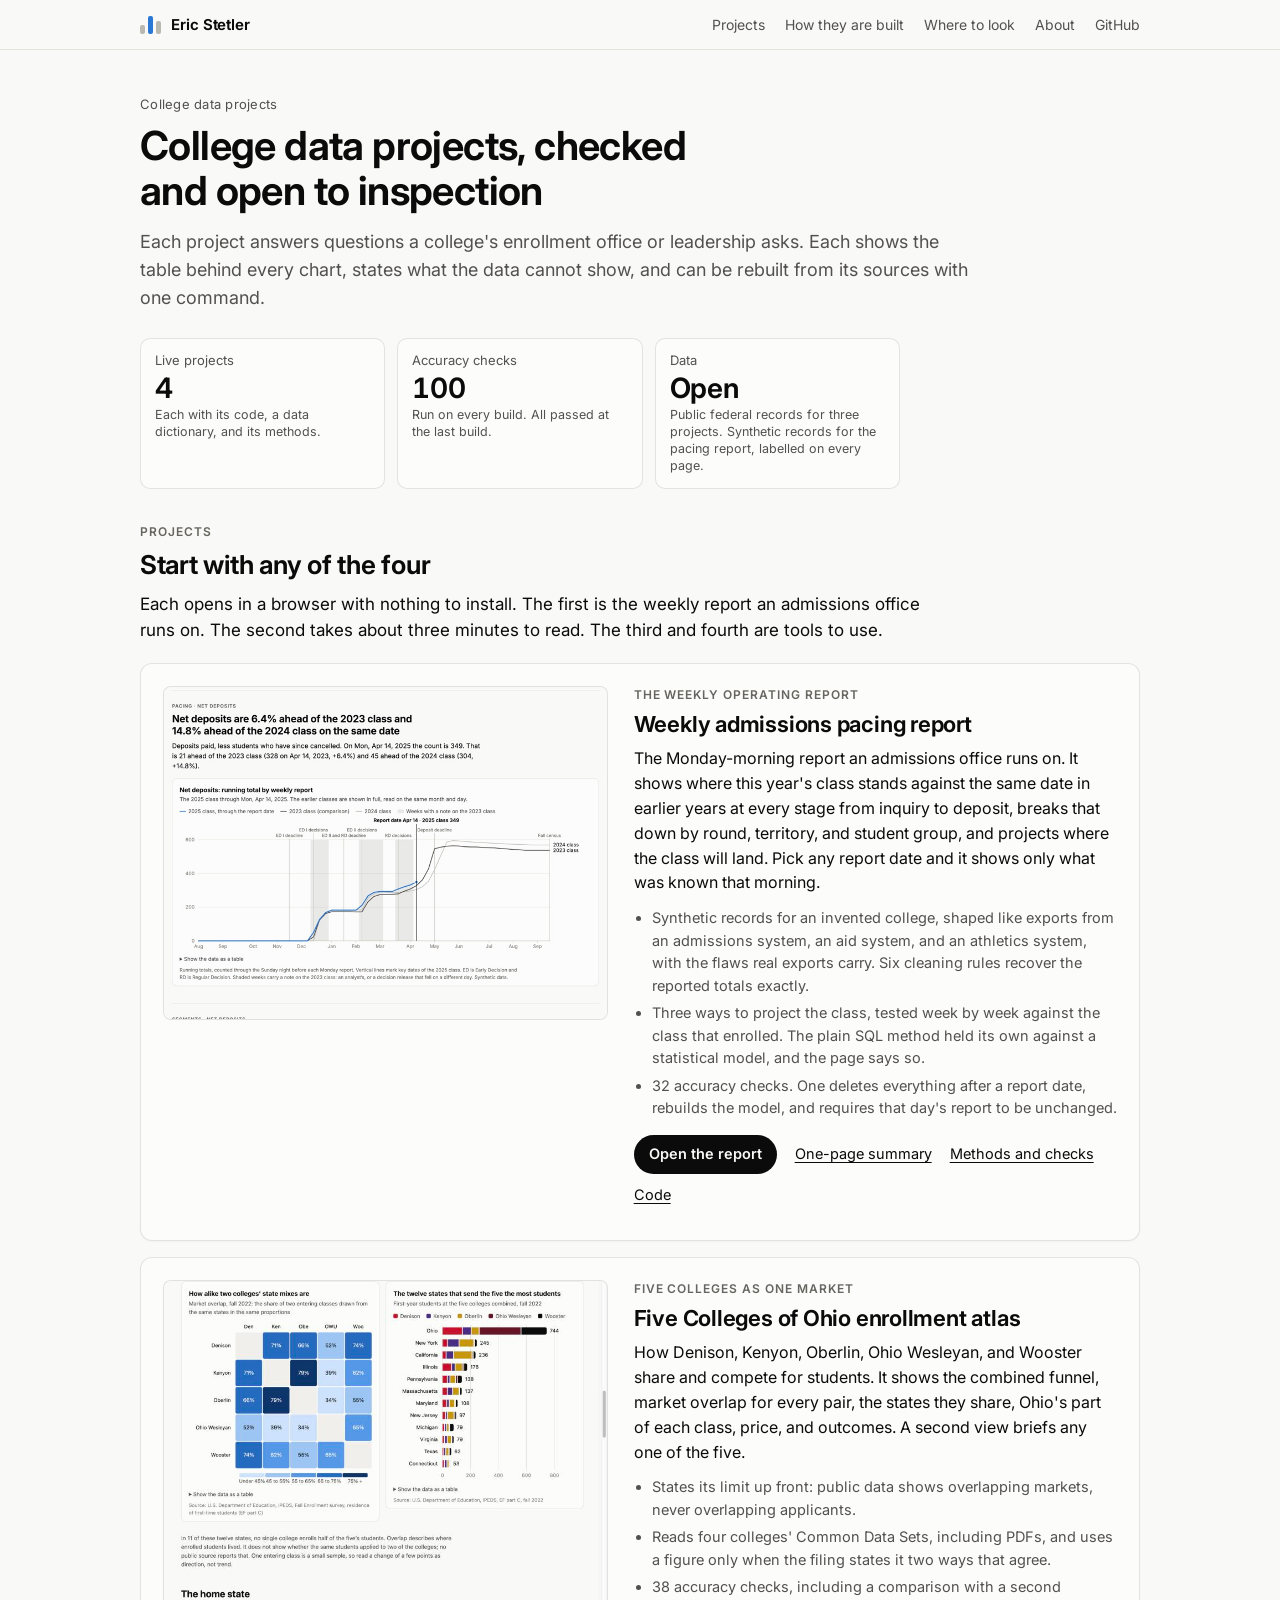
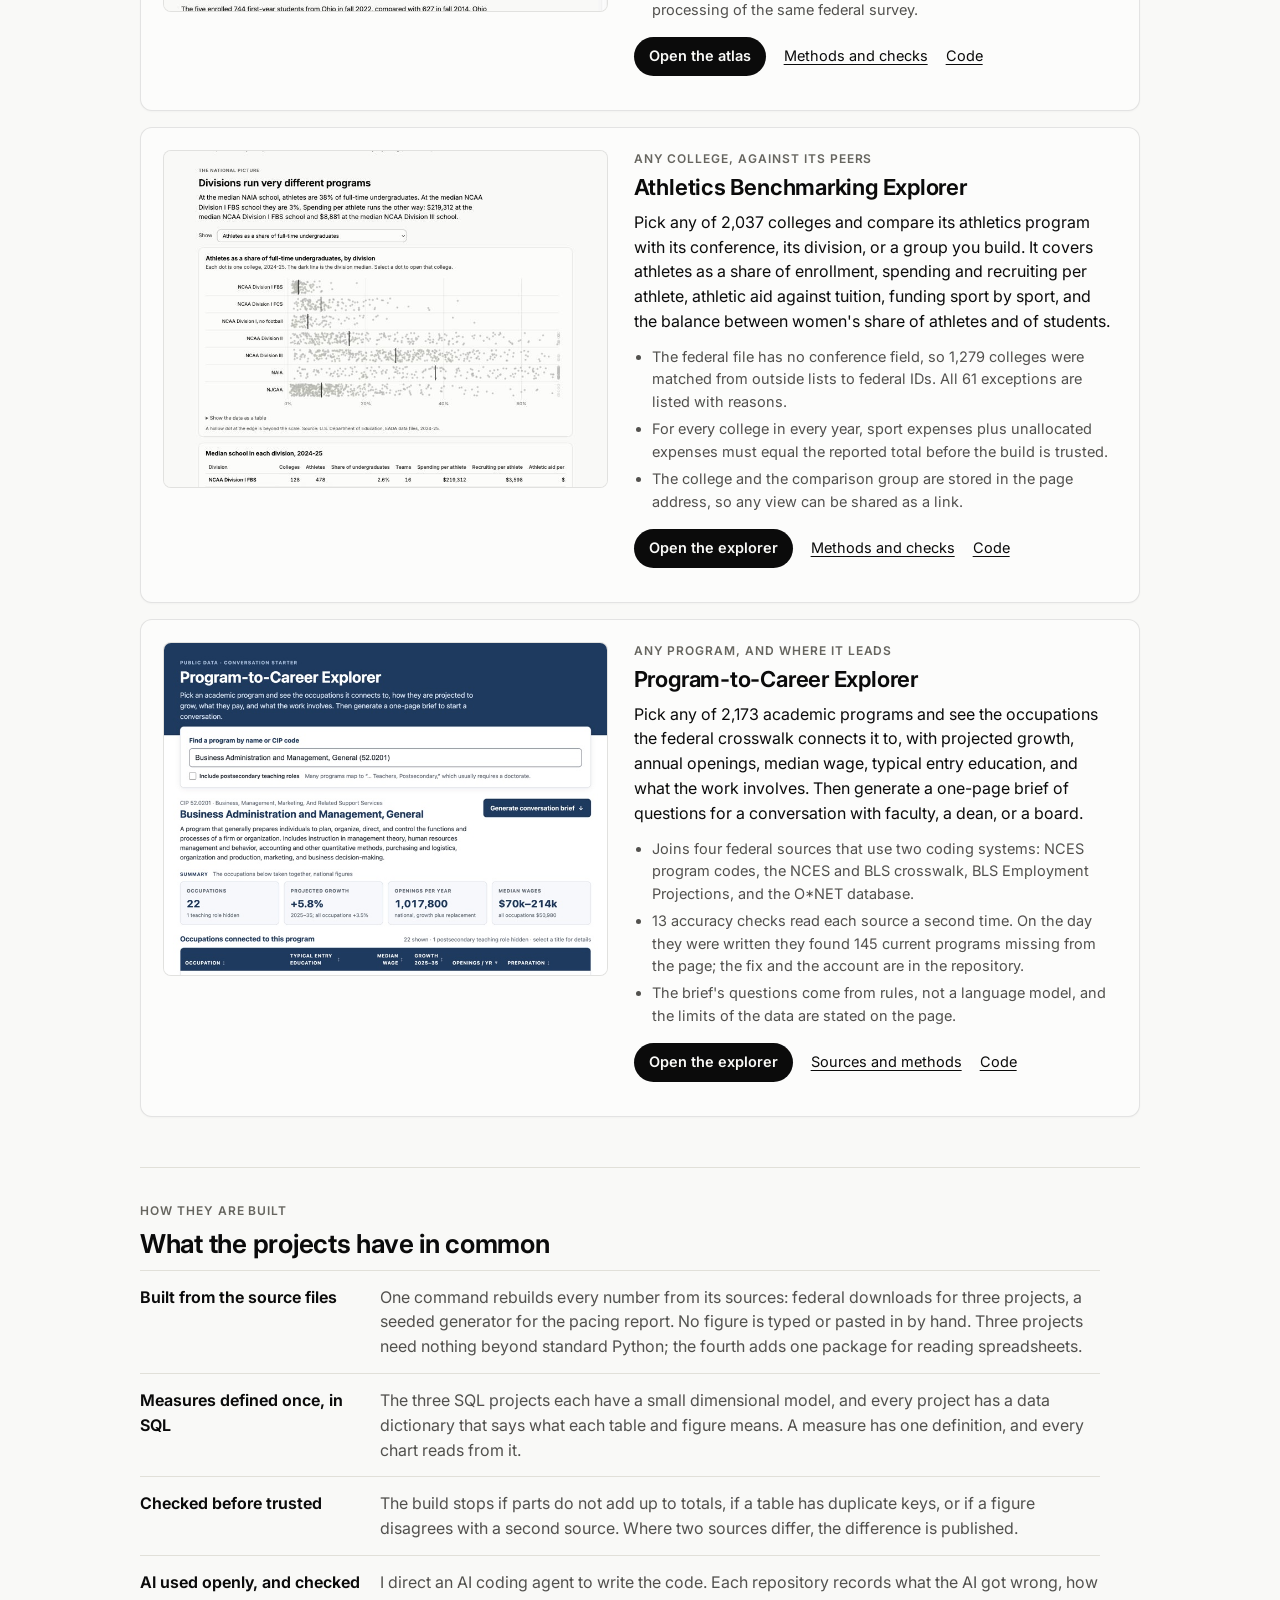
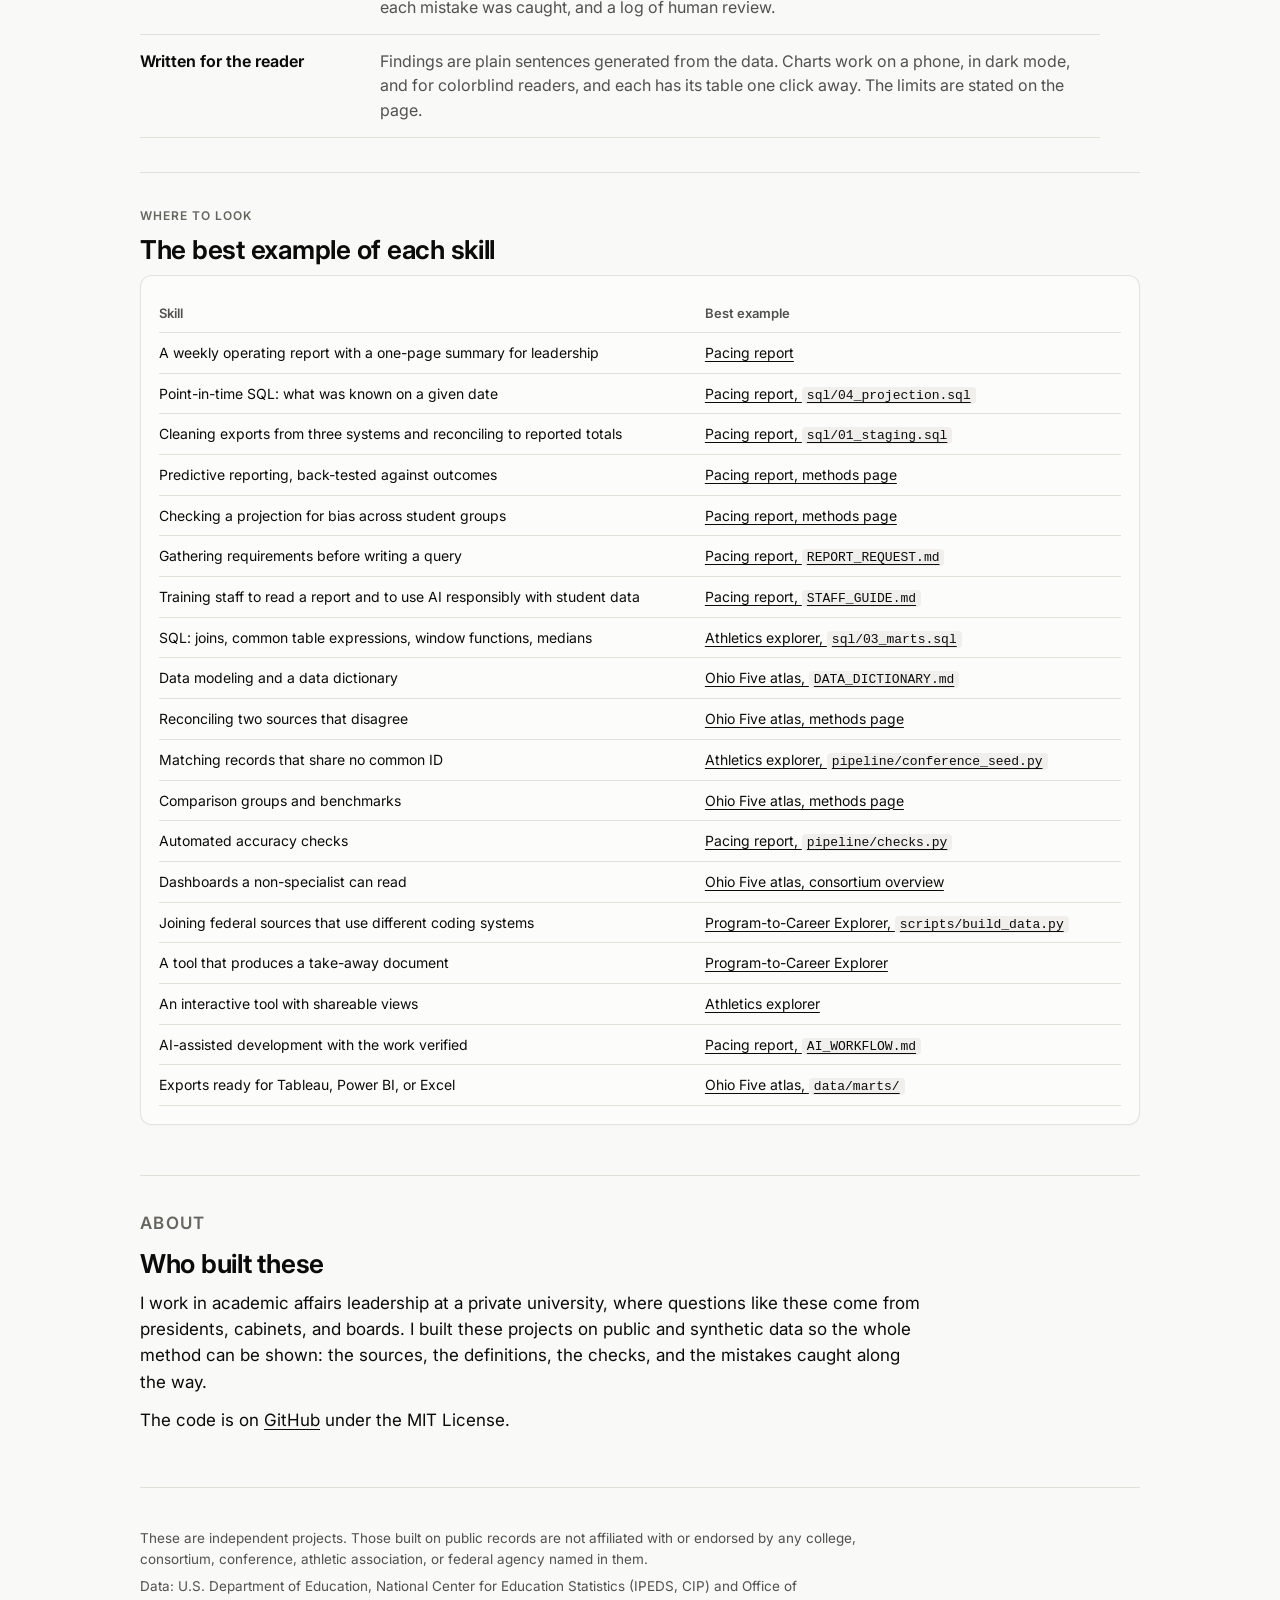
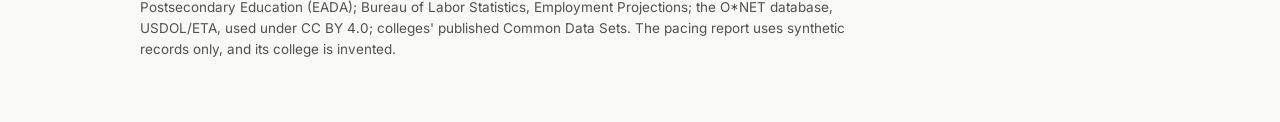
==== commit 4f6dc98e: "Update the accuracy check counts The five-college atlas now runs 38 checks, and the four projects 10" ====
--- a/index.html
+++ b/index.html
@@ -32,7 +32,7 @@
   <p class="deck">Each project answers questions a college's enrollment office or leadership asks. Each shows the table behind every chart, states what the data cannot show, and can be rebuilt from its sources with one command.</p>
   <div class="tiles">
     <div class="tile"><span class="label">Live projects</span><span class="value">4</span><span class="delta">Each with its code, a data dictionary, and its methods.</span></div>
-    <div class="tile"><span class="label">Accuracy checks</span><span class="value">95</span><span class="delta">Run on every build. All passed at the last build.</span></div>
+    <div class="tile"><span class="label">Accuracy checks</span><span class="value">100</span><span class="delta">Run on every build. All passed at the last build.</span></div>
     <div class="tile"><span class="label">Data</span><span class="value">Open</span><span class="delta">Public federal records for three projects. Synthetic records for the pacing report, labelled on every page.</span></div>
   </div>
 </header>
@@ -66,7 +66,7 @@
       <ul>
         <li>States its limit up front: public data shows overlapping markets, never overlapping applicants.</li>
         <li>Reads four colleges' Common Data Sets, including PDFs, and uses a figure only when the filing states it two ways that agree.</li>
-        <li>33 accuracy checks, including a comparison with a second processing of the same federal survey.</li>
+        <li>38 accuracy checks, including a comparison with a second processing of the same federal survey.</li>
       </ul>
       <p class="links"><a class="btn" href="https://estetler-mbadba.github.io/ohio-five-enrollment-atlas/">Open the atlas</a> <a href="https://estetler-mbadba.github.io/ohio-five-enrollment-atlas/methods.html">Methods and checks</a> <a href="https://github.com/estetler-mbadba/ohio-five-enrollment-atlas">Code</a></p>
     </div>
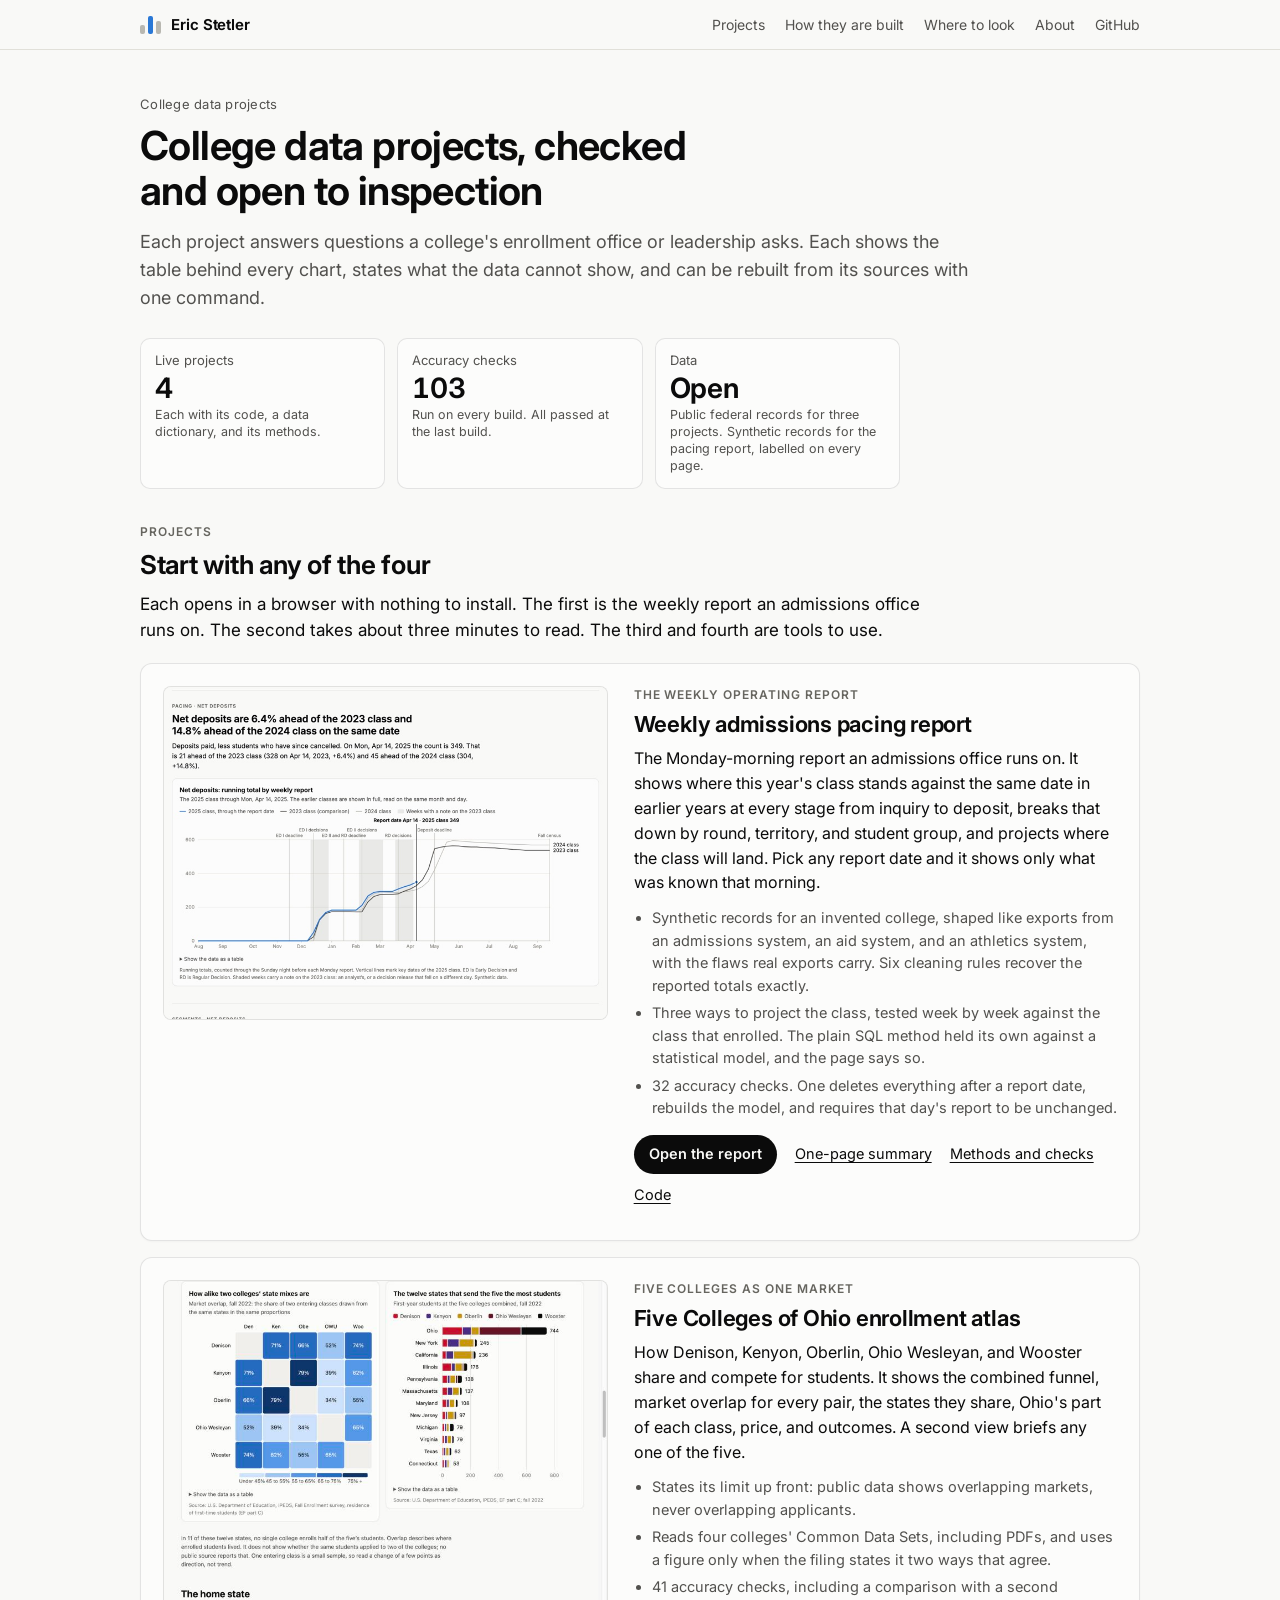
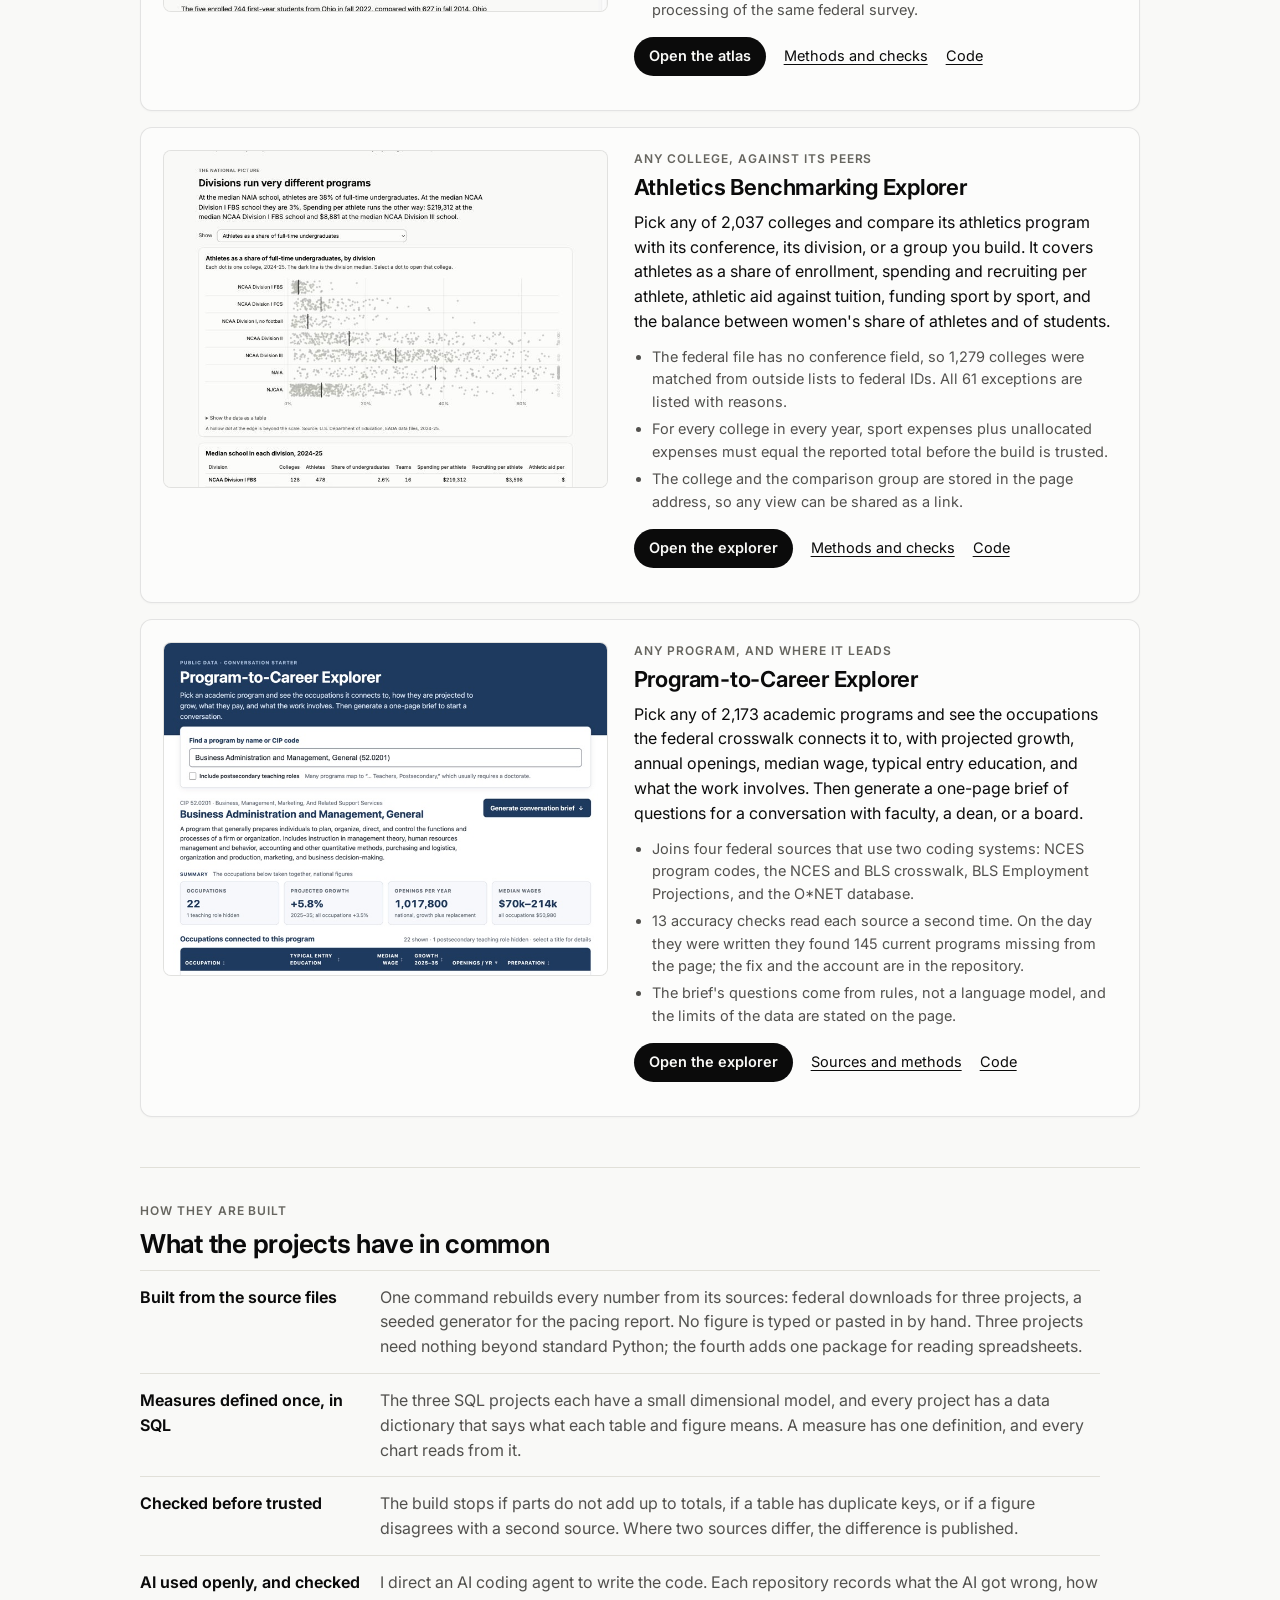
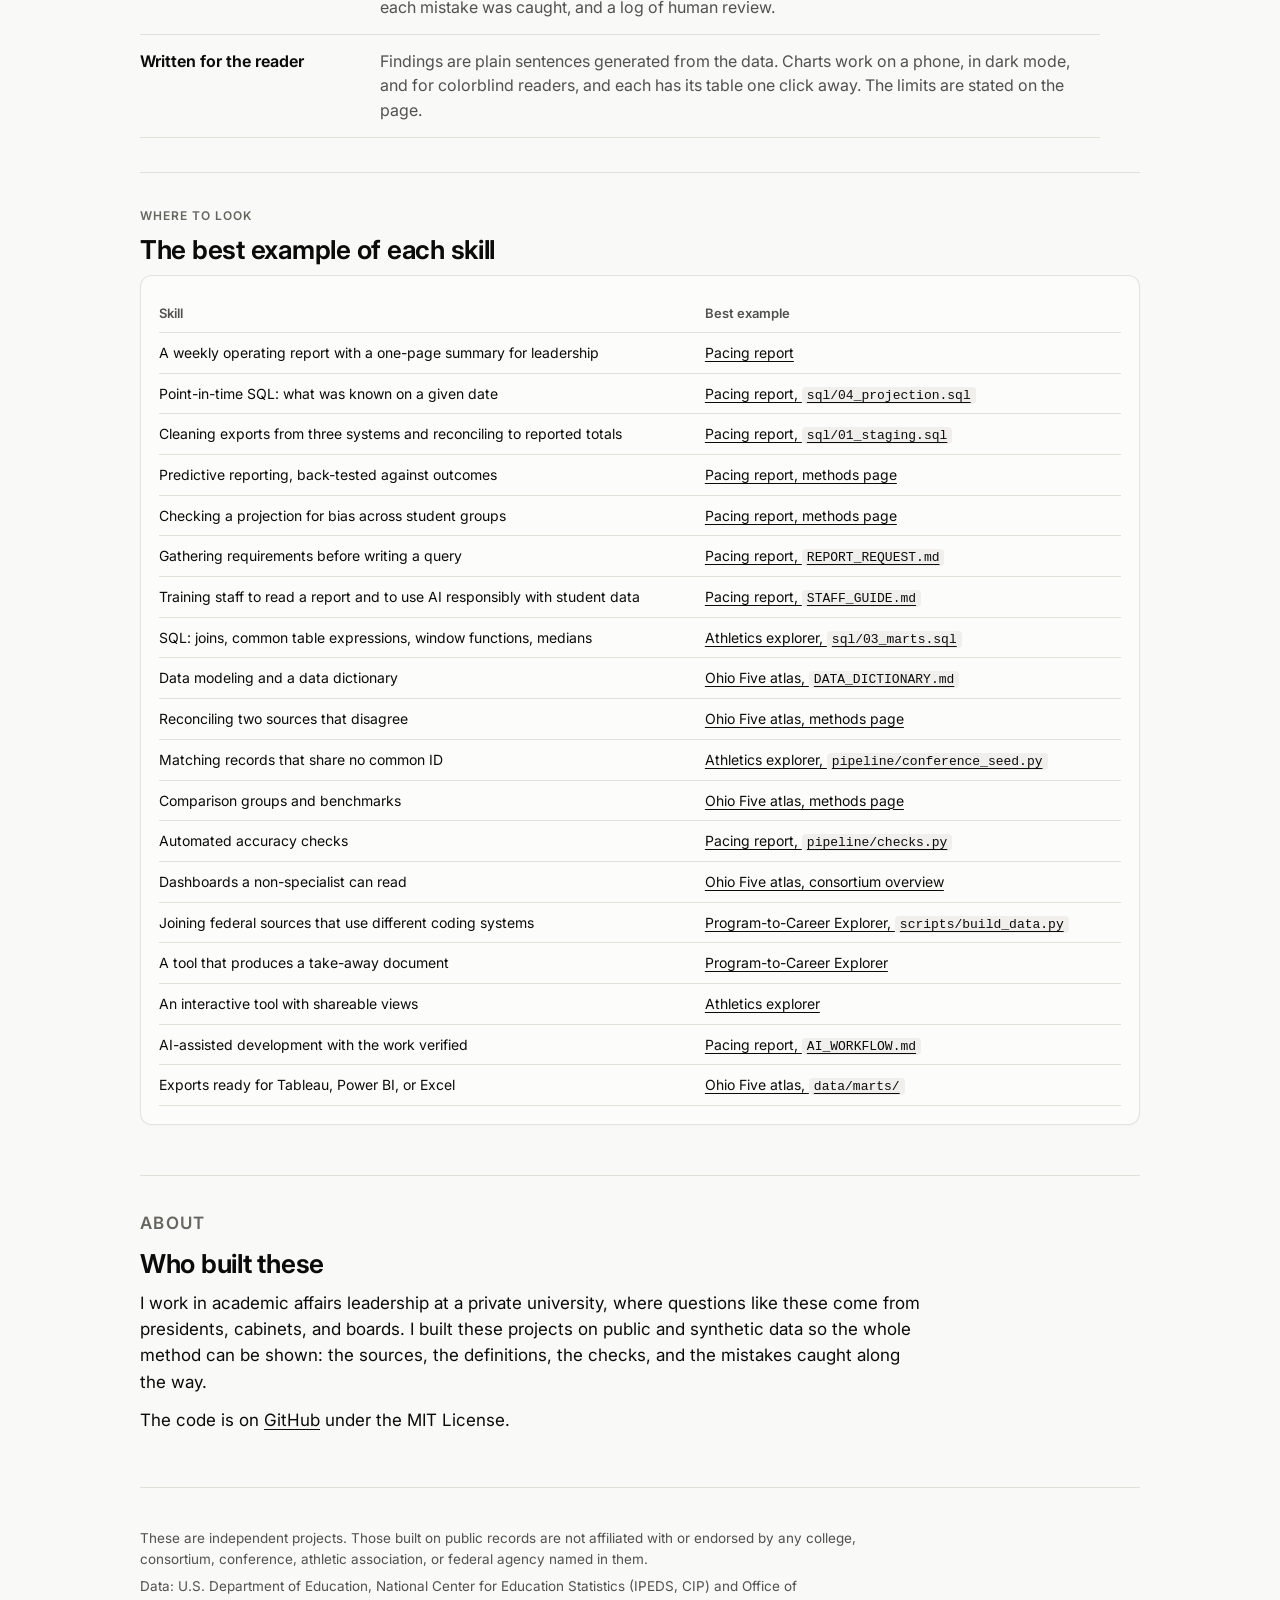
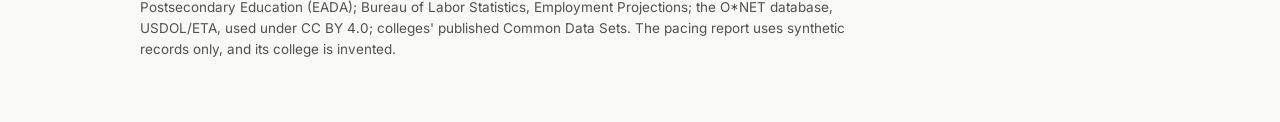
==== commit 7b3b58e2: "Update the accuracy check counts The five-college atlas now runs 41 checks, so the total is 103.  Co" ====
--- a/index.html
+++ b/index.html
@@ -32,7 +32,7 @@
   <p class="deck">Each project answers questions a college's enrollment office or leadership asks. Each shows the table behind every chart, states what the data cannot show, and can be rebuilt from its sources with one command.</p>
   <div class="tiles">
     <div class="tile"><span class="label">Live projects</span><span class="value">4</span><span class="delta">Each with its code, a data dictionary, and its methods.</span></div>
-    <div class="tile"><span class="label">Accuracy checks</span><span class="value">100</span><span class="delta">Run on every build. All passed at the last build.</span></div>
+    <div class="tile"><span class="label">Accuracy checks</span><span class="value">103</span><span class="delta">Run on every build. All passed at the last build.</span></div>
     <div class="tile"><span class="label">Data</span><span class="value">Open</span><span class="delta">Public federal records for three projects. Synthetic records for the pacing report, labelled on every page.</span></div>
   </div>
 </header>
@@ -66,7 +66,7 @@
       <ul>
         <li>States its limit up front: public data shows overlapping markets, never overlapping applicants.</li>
         <li>Reads four colleges' Common Data Sets, including PDFs, and uses a figure only when the filing states it two ways that agree.</li>
-        <li>38 accuracy checks, including a comparison with a second processing of the same federal survey.</li>
+        <li>41 accuracy checks, including a comparison with a second processing of the same federal survey.</li>
       </ul>
       <p class="links"><a class="btn" href="https://estetler-mbadba.github.io/ohio-five-enrollment-atlas/">Open the atlas</a> <a href="https://estetler-mbadba.github.io/ohio-five-enrollment-atlas/methods.html">Methods and checks</a> <a href="https://github.com/estetler-mbadba/ohio-five-enrollment-atlas">Code</a></p>
     </div>
